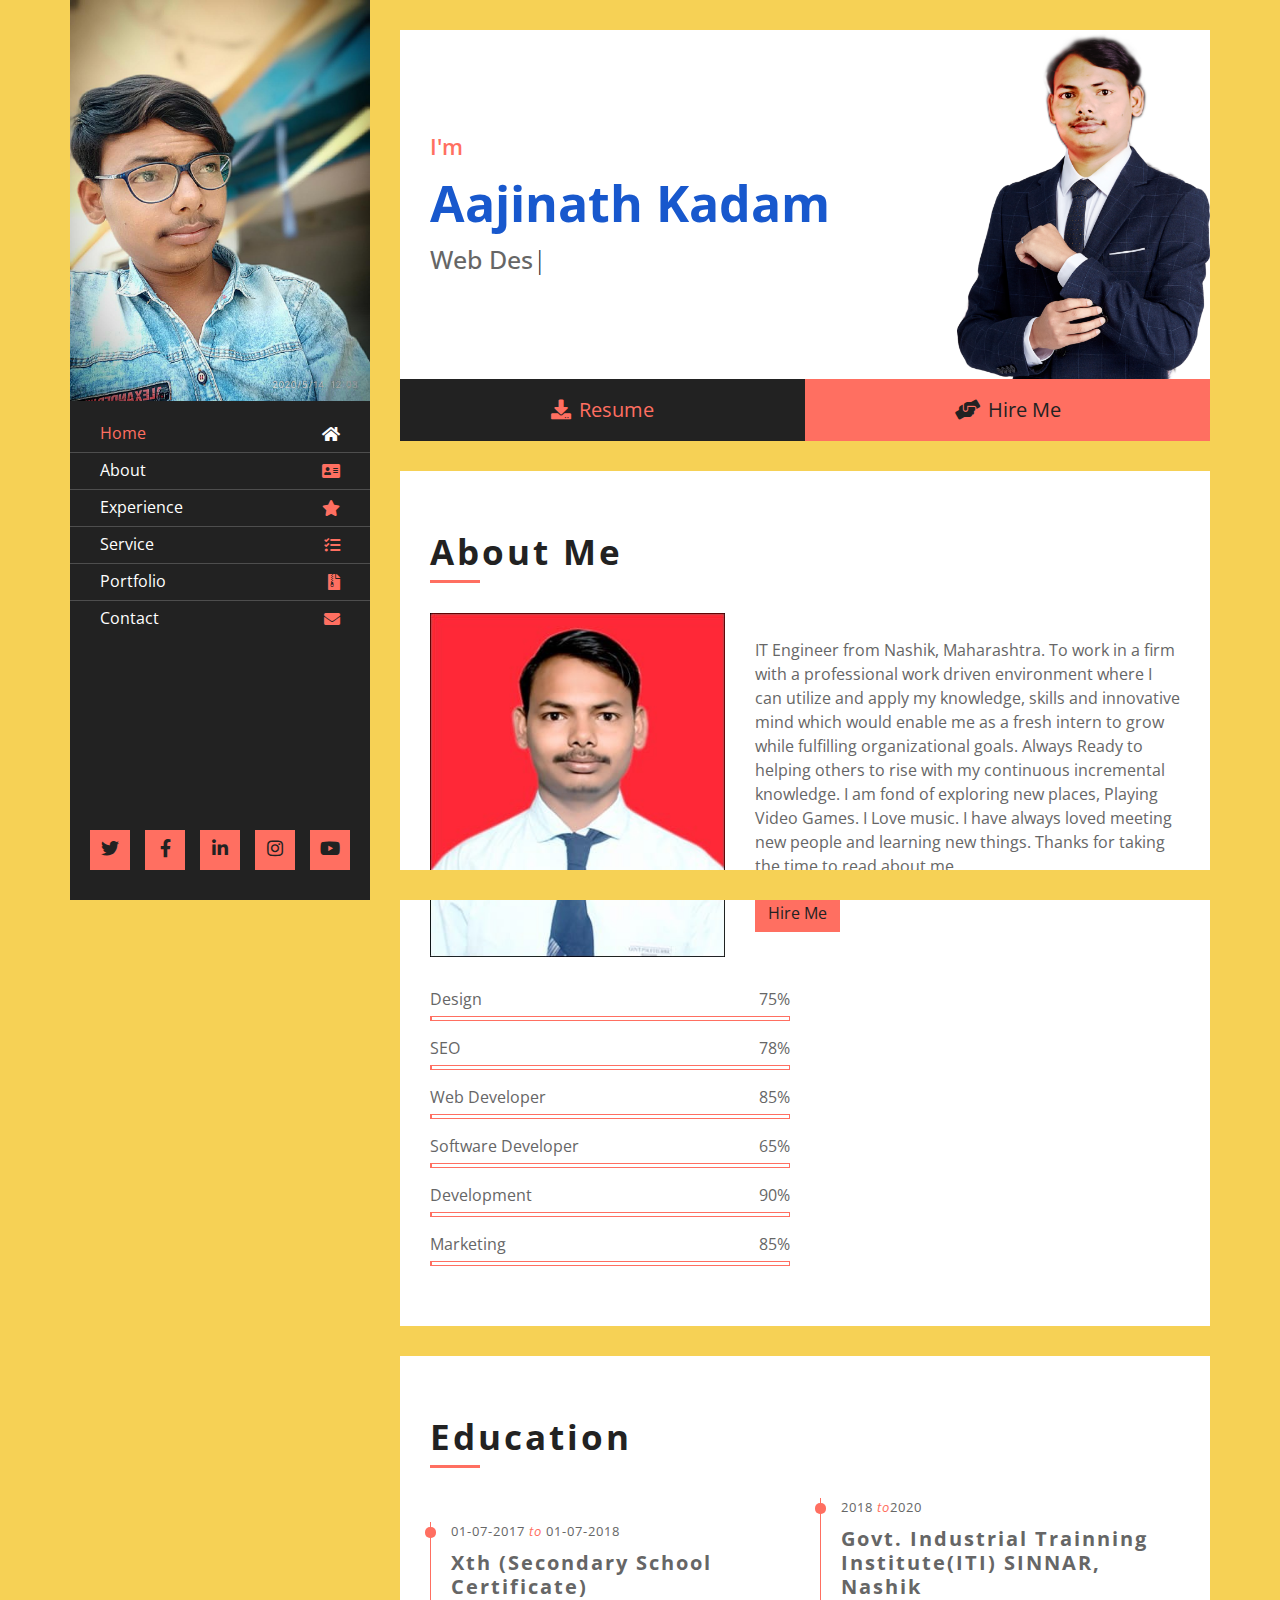
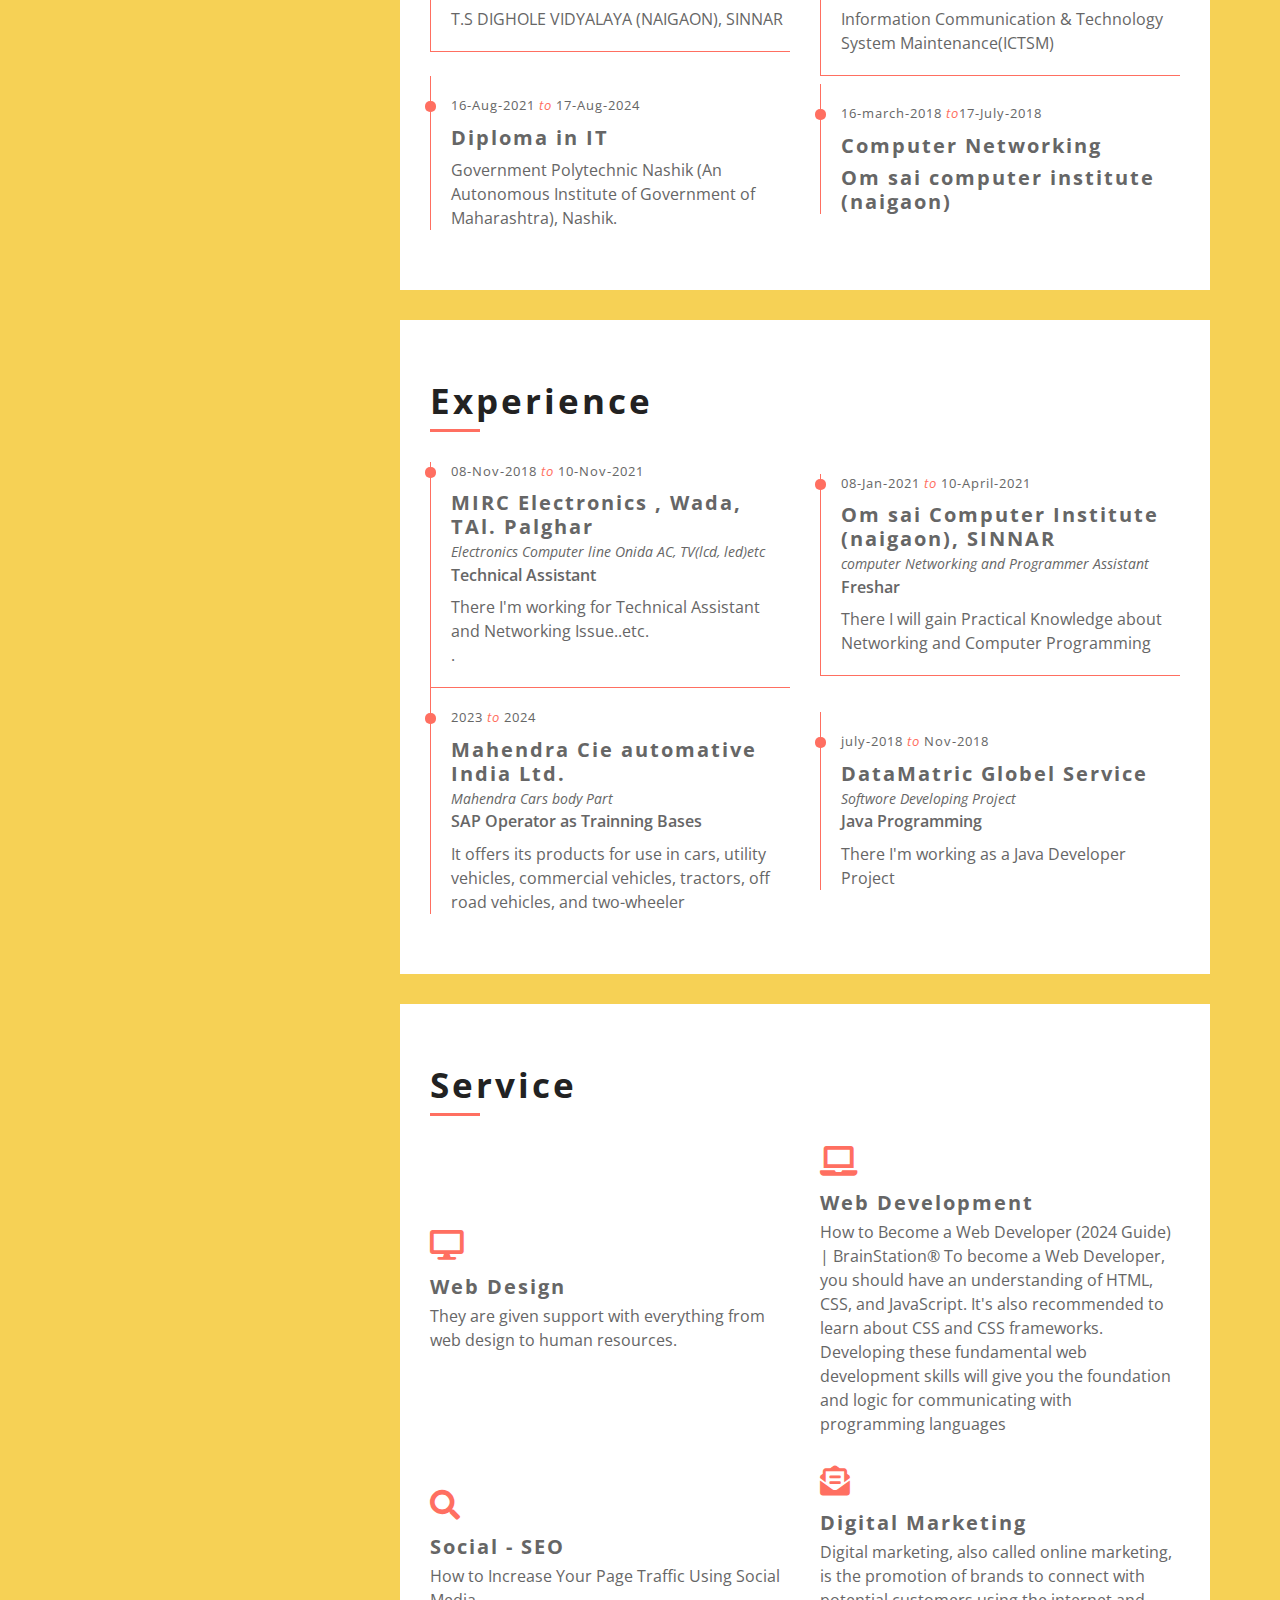
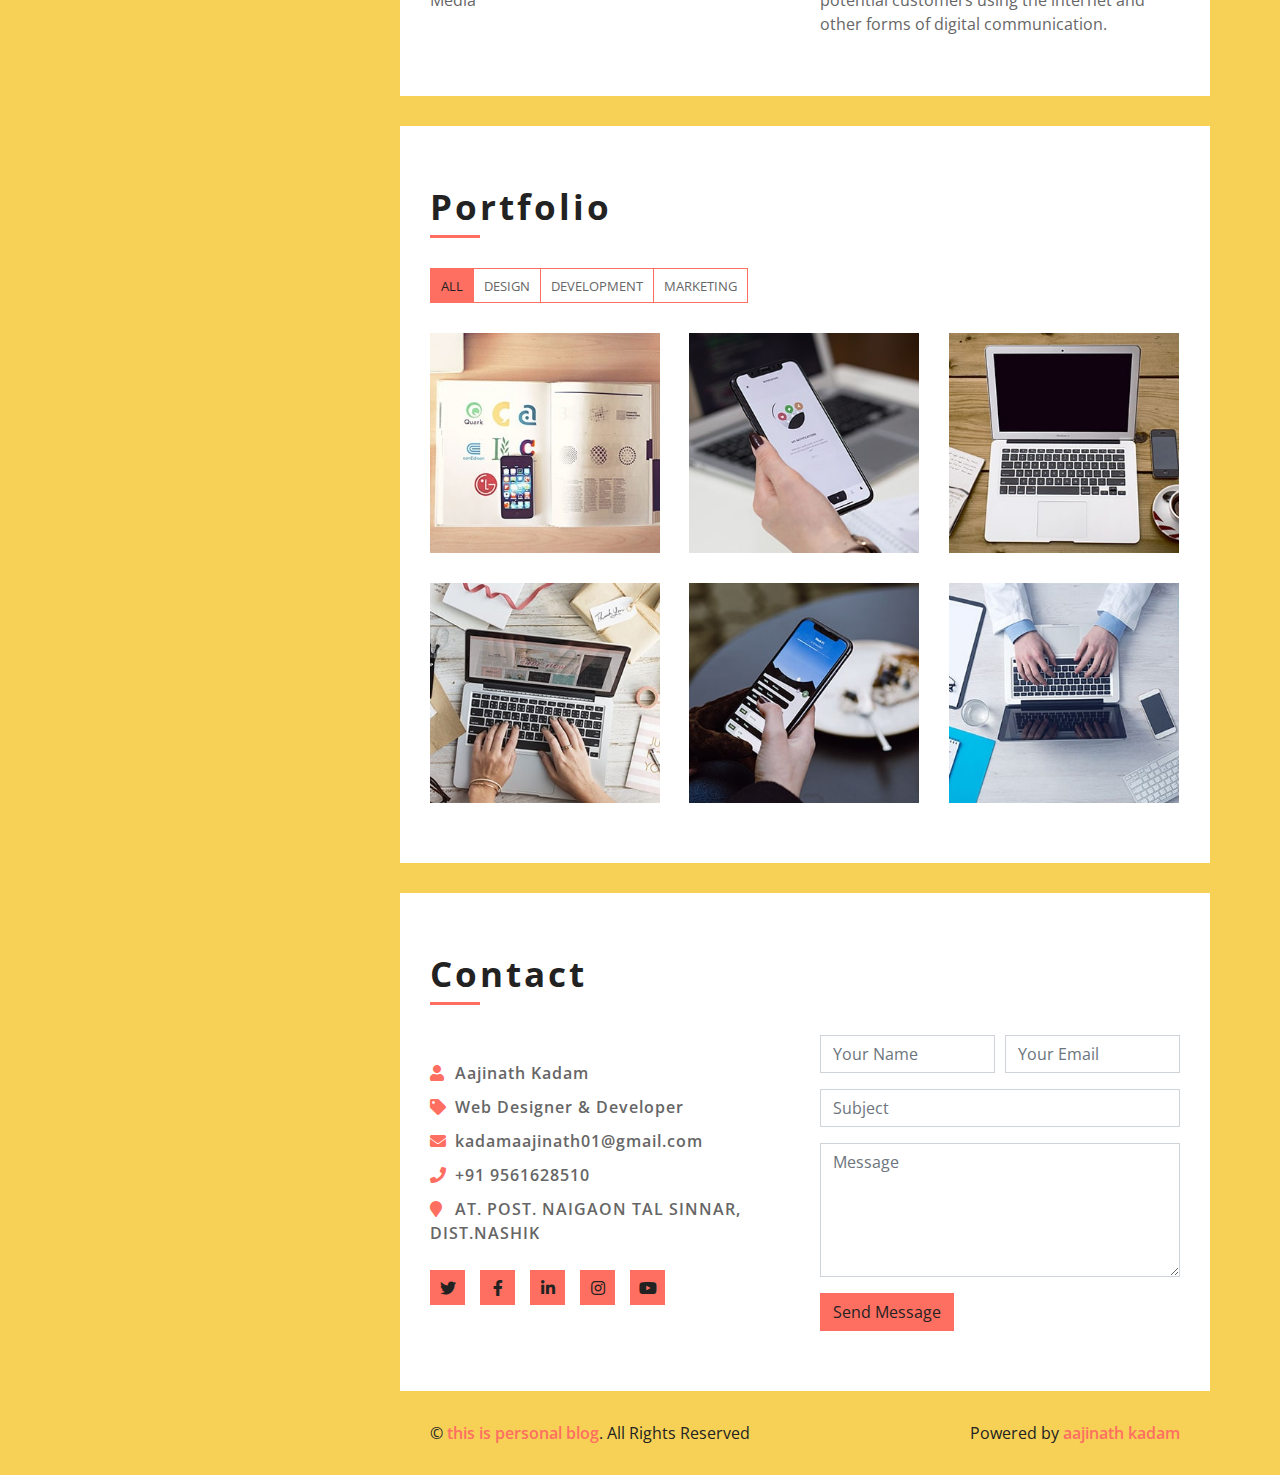
==== index.html @ e671cd92 "Update index.html" ====
<!DOCTYPE html>
<html lang="en">
    <head>
        <meta charset="utf-8">
        <title>Aajinath Kadam</title>
        <meta content="width=device-width, initial-scale=1.0" name="viewport">
        <meta content="Resume Website Template Free Download" name="keywords">
        <meta content="Resume Website Template Free Download" name="description">

        <!-- Favicon -->
        <link href="img/favicon.ico" rel="icon">

        <!-- Google Fonts -->
        <link href="https://fonts.googleapis.com/css2?family=Open+Sans:300;400;600;700;800&display=swap" rel="stylesheet">

        <!-- CSS Libraries -->
        <link href="https://stackpath.bootstrapcdn.com/bootstrap/4.4.1/css/bootstrap.min.css" rel="stylesheet">
        <link href="https://cdnjs.cloudflare.com/ajax/libs/font-awesome/5.10.0/css/all.min.css" rel="stylesheet">
        <link href="lib/slick/slick.css" rel="stylesheet">
        <link href="lib/slick/slick-theme.css" rel="stylesheet">
        <link href="lib/lightbox/css/lightbox.min.css" rel="stylesheet">

        <!-- Template Stylesheet -->
        <link href="css/style.css" rel="stylesheet">
    </head>

    <body data-spy="scroll" data-target=".navbar" data-offset="51">
        <div class="wrapper">
            <div class="sidebar">
                <div class="sidebar-header">
                    <img src="img/profile.jpg" alt="Image">
                </div>
                <div class="sidebar-content">
                    <nav class="navbar navbar-expand-md bg-dark navbar-dark">
                        <a href="#" class="navbar-brand">Navigation</a>
                        <button type="button" class="navbar-toggler" data-toggle="collapse" data-target="#navbarCollapse">
                            <span class="navbar-toggler-icon"></span>
                        </button>
                        <div class="collapse navbar-collapse" id="navbarCollapse">
                            <ul class="nav navbar-nav">
                                <li class="nav-item">
                                    <a class="nav-link" href="#header">Home<i class="fa fa-home"></i></a>
                                </li>
                                <li class="nav-item">
                                    <a class="nav-link" href="#about">About<i class="fa fa-address-card"></i></a>
                                </li>
                                <li class="nav-item">
                                    <a class="nav-link" href="#experience">Experience<i class="fa fa-star"></i></a>
                                </li>
                                <li class="nav-item">
                                    <a class="nav-link" href="#service">Service<i class="fa fa-tasks"></i></a>
                                </li>
                                <li class="nav-item">
                                    <a class="nav-link" href="#portfolio">Portfolio<i class="fa fa-file-archive"></i></a>
                                </li>
                                <li class="nav-item">
                                    <a class="nav-link" href="#contact">Contact<i class="fa fa-envelope"></i></a>
                                </li>
                            </ul>
                        </div>
                    </nav>
                </div>
                <div class="sidebar-footer">
                    <a href=" https://x.com/aajinath_kadam?t=4aaRmZPYlMuT1rkipq9K7Q&s=08"><i class="fab fa-twitter"></i></a>
                    <a href="https://www.facebook.com/profile.php?id=100078943105342&mibextid=ZbWKwL"><i class="fab fa-facebook-f"></i></a>
                    <a href="www.linkedin.in/@aajinathkadam"><i class="fab fa-linkedin-in"></i></a>
                    <a href="https://www.instagram.com/its_me_aajinath?utm_source=qr&igsh=MWRkd29leDI1MDI5"><i class="fab fa-instagram"></i></a>
                    <a href="https://youtube.com/@aboutcomputer7366?si=1W0ud0wIfEPoEIhR"><i class="fab fa-youtube"></i></a>
                </div>
            </div>
            <div class="content">
                <!-- Header Start -->
                <div class="header" id="header">
                    <div class="content-inner">
                        <p>I'm</p>
                        <h1 style="color:#1858cd" >Aajinath Kadam</h1>
                        <h2></h2>
                        <div class="typed-text">Web Designer, Web Developer, Front End Developer, Apps Developer, Graphic Designer</div>
                    </div>
                </div>
                <!-- Header End -->
                
                <!-- Large Button Start -->
                <div class="large-btn">
                    <div class="content-inner">
                        <a class="btn" href="#"><i class="fa fa-download"></i>Resume</a>
                        <a class="btn" href="#"><i class="fa fa-hands-helping"></i>Hire Me</a>
                    </div>
                </div>
                <!-- Large Button End -->
                
                <!-- About Start -->
                <div class="about" id="about">
                    <div class="content-inner">
                        <div class="content-header">
                            <h2>About Me</h2>
                        </div>
                        <div class="row align-items-center">
                            <div class="col-md-6 col-lg-5">
                                <img src="img/about.jpg" alt="Image">
                            </div>
                            <div class="col-md-6 col-lg-7">
                                <p>
                                    IT Engineer from Nashik, Maharashtra.  To work in a firm with a professional work driven environment where I can utilize and apply my knowledge, skills and innovative mind which would enable me as a fresh intern to grow while fulfilling organizational goals. Always Ready to helping others to rise with my continuous incremental knowledge. I am fond of exploring new places, Playing Video Games. I Love music. I have always loved meeting new people and learning new things. Thanks for taking the time to read about me.                                </p>
                                <a class="btn" href="#">Hire Me</a>
                            </div>
                        </div>
                        <div class="row">
                            <div class="col-md-6">
                                <div class="skills">
                                    <div class="skill-name">
                                        <p>Design</p><p>75%</p>
                                    </div>
                                    <div class="progress">
                                        <div class="progress-bar" role="progressbar" aria-valuenow="75" aria-valuemin="0" aria-valuemax="100"></div>
                                    </div>
                                    <div class="skill-name">
                                        <p>SEO</p><p>78%</p>
                                    </div>
                                    <div class="progress">
                                        <div class="progress-bar" role="progressbar" aria-valuenow="78" aria-valuemin="0" aria-valuemax="100"></div>
                                    </div>
                                    <div class="skill-name">
                                        <p>Web Developer</p><p>85%</p>
                                    </div>
                                    <div class="progress">
                                        <div class="progress-bar" role="progressbar" aria-valuenow="85" aria-valuemin="0" aria-valuemax="100"></div>
                                    </div>
                                    <div class="skill-name">
                                        <p>Software Developer</p><p>65%</p>
                                    </div>
                                    <div class="progress">
                                        <div class="progress-bar" role="progressbar" aria-valuenow="65" aria-valuemin="0" aria-valuemax="100"></div>
                                    </div>

                                    <div class="skill-name">
                                        <p>Development</p><p>90%</p>
                                    </div>
                                    <div class="progress">
                                        <div class="progress-bar" role="progressbar" aria-valuenow="90" aria-valuemin="0" aria-valuemax="100"></div>
                                    </div>
                                    <div class="skill-name">
                                        <p>Marketing</p><p>85%</p>
                                    </div>
                                    <div class="progress">
                                        <div class="progress-bar" role="progressbar" aria-valuenow="85" aria-valuemin="0" aria-valuemax="100"></div>
                                    </div>
                                </div>
                            </div>
                        </div>
                    </div>
                </div>
                <!-- About End -->
                
                <!-- Education Start -->
                <div class="education" id="education">
                    <div class="content-inner">
                        <div class="content-header">
                            <h2>Education</h2>
                        </div>
                        <div class="row align-items-center">
                            <div class="col-md-6">
                                <div class="edu-col">
                                    <span>01-07-2017 <i>to</i> 01-07-2018</span>
                                    <h3>Xth (Secondary School Certificate) </h3>
                                    <p>T.S DIGHOLE VIDYALAYA (NAIGAON), SINNAR</p>
                                </div>
                            </div>
                            <div class="col-md-6">
                                <div class="edu-col">
                                    <span>2018 <i>to</i>2020</span>
                                    <h3>Govt. Industrial Trainning Institute(ITI) SINNAR, Nashik</h3>
                                    <p> Information Communication & Technology System Maintenance(ICTSM)</p>
                                </div>
                            </div>
                            <div class="col-md-6">
                                <div class="edu-col">
                                    <span>16-Aug-2021 <i>to</i> 17-Aug-2024</span>
                                    <h3>Diploma in IT</h3>
                                    <p>Government Polytechnic Nashik (An Autonomous
                                        Institute of Government of Maharashtra), Nashik.</p>
                                </div>
                            </div>
                            <div class="col-md-6">
                                <div class="edu-col">
                                    <span>16-march-2018 <i>to</i>17-July-2018</span>
                                    <h3>Computer Networking<h3>
                                    <p>Om sai computer institute (naigaon)</p>
                                </div>
                            </div>
                        </div>
                    </div>
                </div>
                <!-- Education Start -->
                
                <!-- Experience Start -->
                
                <div class="experience" id="experience">
                    <div class="content-inner">
                        <div class="content-header">
                            <h2>Experience</h2>
                        </div>
                        <div class="row align-items-center">
                            <div class="col-md-6">
                                <div class="exp-col">
                                    <span>08-Nov-2018 <i>to</i> 10-Nov-2021</span>
                                    <h3>MIRC Electronics , Wada, TAl. Palghar</h3>
                                    <h4>Electronics Computer line Onida AC, TV(lcd, led)etc</h4>
                                    <h5>Technical Assistant</h5>
                                    <p>There I'm working for Technical Assistant and Networking Issue..etc.</p>.</p>
                                </div>
                            </div>
                            <div class="col-md-6">
                                <div class="exp-col">
                                    <span>08-Jan-2021 <i>to</i> 10-April-2021</span>
                                    <h3>Om sai Computer Institute (naigaon), SINNAR</h3>
                                    <h4>computer Networking and Programmer Assistant</h4>
                                    <h5>Freshar</h5>
                                    <p>There I will gain Practical Knowledge about Networking and Computer Programming</p>
                                </div>
                            </div>
                            <div class="col-md-6">
                                <div class="exp-col">
                                    <span>2023 <i>to</i> 2024</span>
                                    <h3>Mahendra Cie automative India Ltd.</h3>
                                    <h4>Mahendra Cars body Part </h4>
                                    <h5>SAP Operator as Trainning Bases</h5>
                                    <p>
                                        It offers its products for use in cars, utility vehicles, commercial vehicles, tractors, off road vehicles, and two-wheeler</p>
                                </div>
                            </div>
                            <div class="col-md-6">
                                <div class="exp-col">
                                    <span>july-2018 <i>to</i> Nov-2018</span>
                                    <h3>DataMatric Globel Service</h3>
                                    <h4>Softwore Developing Project</h4>
                                    <h5>Java Programming</h5>
                                    <p>There I'm working as a Java Developer Project</p>
                                </div>
                            </div>
                        </div>
                    </div>
                </div> 
                
                <!-- Experience Start -->
        
                <!-- Service Start -->
                <div class="service" id="service">
                    <div class="content-inner">
                        <div class="content-header">
                            <h2>Service</h2>
                        </div>
                        <div class="row align-items-center">
                            <div class="col-md-6">
                                <div class="srv-col">
                                    <i class="fa fa-desktop"></i>
                                    <h3>Web Design</h3>
                                    <p>They are given support with everything from web design to human resources.</p>
                                </div>
                            </div>
                            <div class="col-md-6">
                                <div class="srv-col">
                                    <i class="fa fa-laptop"></i>
                                    <h3>Web Development</h3>
                                    <p>
                                        How to Become a Web Developer (2024 Guide) | BrainStation®
                                        To become a Web Developer, you should have an understanding of HTML, CSS, and JavaScript. It's also recommended to learn about CSS and CSS frameworks. Developing these fundamental web development skills will give you the foundation and logic for communicating with programming languages</p>
                                </div>
                            </div>
                            <div class="col-md-6">
                                <div class="srv-col">
                                    <i class="fa fa-search"></i>
                                    <h3>Social - SEO</h3>
                                    <p>How to Increase Your Page Traffic Using Social Media</p>
                                </div>
                            </div>
                            <div class="col-md-6">
                                <div class="srv-col">
                                    <i class="fa fa-envelope-open-text"></i>
                                    <h3>Digital Marketing</h3>
                                    <p>
                                        Digital marketing, also called online marketing, is the promotion of brands to connect with potential customers using the internet and other forms of digital communication.</p>
                                </div>
                            </div>
                        </div>
                    </div>
                </div>
                <!-- Service Start -->
                
                <!-- Portfolio Start -->
                <div class="portfolio" id="portfolio">
                    <div class="content-inner">
                        <div class="content-header">
                            <h2>Portfolio</h2>
                        </div>
                        <div class="row">
                            <div class="col-lg-12">
                                <ul id="portfolio-flters">
                                    <li data-filter="*" class="filter-active">All</li>
                                    <li data-filter=".web-des">Design</li>
                                    <li data-filter=".web-dev">Development </li>
                                    <li data-filter=".dig-mar">Marketing</li>
                                </ul>
                            </div>
                        </div>
                        <div class="row portfolio-container">
                            <div class="col-lg-4 col-md-6 portfolio-item web-des">
                                <div class="portfolio-wrap">
                                    <figure>
                                        <img src="img/portfolio-1.jpg" class="img-fluid" alt="">
                                        <a href="img/portfolio-1.jpg" data-lightbox="portfolio" data-title="Project Name" class="link-preview" title="Preview"><i class="fa fa-eye"></i></a>
                                        <a href="#" class="link-details" title="More Details"><i class="fa fa-link"></i></a>
                                        <a class="portfolio-title" href="#">Project Name <span>Web Design</span></a>
                                    </figure>
                                </div>
                            </div>

                            <div class="col-lg-4 col-md-6 portfolio-item web-des">
                                <div class="portfolio-wrap">
                                    <figure>
                                        <img src="img/portfolio-2.jpg" class="img-fluid" alt="">
                                        <a href="img/portfolio-2.jpg" class="link-preview" data-lightbox="portfolio" data-title="Project Name" title="Preview"><i class="fa fa-eye"></i></a>
                                        <a href="#" class="link-details" title="More Details"><i class="fa fa-link"></i></a>
                                        <a class="portfolio-title" href="#">Project Name <span>Web Design</span></a>
                                    </figure>
                                </div>
                            </div>

                            <div class="col-lg-4 col-md-6 portfolio-item web-dev">
                                <div class="portfolio-wrap">
                                    <figure>
                                        <img src="img/portfolio-3.jpg" class="img-fluid" alt="">
                                        <a href="img/portfolio-3.jpg" class="link-preview" data-lightbox="portfolio" data-title="Project Name" title="Preview"><i class="fa fa-eye"></i></a>
                                        <a href="#" class="link-details" title="More Details"><i class="fa fa-link"></i></a>
                                        <a class="portfolio-title" href="#">Project Name <span>Web Development</span></a>
                                    </figure>
                                </div>
                            </div>

                            <div class="col-lg-4 col-md-6 portfolio-item web-dev">
                                <div class="portfolio-wrap">
                                    <figure>
                                        <img src="img/portfolio-4.jpg" class="img-fluid" alt="">
                                        <a href="img/portfolio-4.jpg" class="link-preview" data-lightbox="portfolio" data-title="Project Name" title="Preview"><i class="fa fa-eye"></i></a>
                                        <a href="#" class="link-details" title="More Details"><i class="fa fa-link"></i></a>
                                        <a class="portfolio-title" href="#">Project Name <span>Web Development</span></a>
                                    </figure>
                                </div>
                            </div>

                            <div class="col-lg-4 col-md-6 portfolio-item dig-mar">
                                <div class="portfolio-wrap">
                                    <figure>
                                        <img src="img/portfolio-5.jpg" class="img-fluid" alt="">
                                        <a href="img/portfolio-5.jpg" class="link-preview" data-lightbox="portfolio" data-title="Project Name" title="Preview"><i class="fa fa-eye"></i></a>
                                        <a href="#" class="link-details" title="More Details"><i class="fa fa-link"></i></a>
                                        <a class="portfolio-title" href="#">Project Name <span>Digital Marketing</span></a>
                                    </figure>
                                </div>
                            </div>

                            <div class="col-lg-4 col-md-6 portfolio-item dig-mar">
                                <div class="portfolio-wrap">
                                    <figure>
                                        <img src="img/portfolio-6.jpg" class="img-fluid" alt="">
                                        <a href="img/portfolio-6.jpg" class="link-preview" data-lightbox="portfolio" data-title="Project Name" title="Preview"><i class="fa fa-eye"></i></a>
                                        <a href="#" class="link-details" title="More Details"><i class="fa fa-link"></i></a>
                                        <a class="portfolio-title" href="#">Project Name <span>Digital Marketing</span></a>
                                    </figure>
                                </div>
                            </div>
                        </div>
                    </div>
                </div>
                <!-- Portfolio Start -->
                
                <!-- Review Start
                <div class="review" id="review">
                    <div class="content-inner">
                        <div class="content-header">
                            <h2>Review</h2>
                        </div>
                        <div class="row align-items-center review-slider">
                            <div class="col-md-12">
                                <div class="review-slider-item">
                                    <div class="review-text">
                                        <p>
                                           
I'm Aajinath Kadam consectetur adipiscing elit. Sed eu suscipit orci. Donec molestie velit id libero blandit, quis suscipit urna suscipit. Donec aliquet erat eu lacinia iaculis. Ut tempor tellus eu sem pharetra feugiat.
                                        </p>
                                    </div>
                                    <div class="review-img">
                                        <img src="img/review-1.jpg" alt="Image">
                                        <div class="review-name">
                                            <h3>Client Name</h3>
                                            <p>Profession</p>
                                        </div>
                                    </div>
                                </div>
                            </div>
                            <div class="col-md-12">
                                <div class="review-slider-item">
                                    <div class="review-text">
                                        <p>
                                            Lorem ipsum dolor sit amet, consectetur adipiscing elit. Sed eu suscipit orci. Donec molestie velit id libero blandit, quis suscipit urna suscipit. Donec aliquet erat eu lacinia iaculis. Ut tempor tellus eu sem pharetra feugiat.
                                        </p>
                                    </div>
                                    <div class="review-img">
                                        <img src="img/review-2.jpg" alt="Image">
                                        <div class="review-name">
                                            <h3>Client Name</h3>
                                            <p>Profession</p>
                                        </div>
                                    </div>
                                </div>
                           <div class="review-text">
                                        <p>
                                            Lorem ipsum dolor sit amet, consectetur adipiscing elit. Sed eu suscipit orci. Donec molestie velit id libero blandit, quis suscipit urna suscipit. Donec aliquet erat eu lacinia iaculis. Ut tempor tellus eu sem pharetra feugiat.
                                        </p>
                                    </div>
                                    <div class="review-img">
                                        <img src="img/review-3.jpg" alt="Image">
                                        <div class="review-name">
                                            <h3>Client Name</h3>
                                            <p>Profession</p>
                                        </div>
                                    </div>
                                </div>
                            </div>
                        </div>
                    </div>
                </div>                 </div>
                            <div class="col-md-12">
                                <div class="review-slider-item"> -->
                    
                <!-- Review End -->
                
                <!-- Contact Start -->
                <div class="contact" id="contact">
                    <div class="content-inner">
                        <div class="content-header">
                            <h2>Contact</h2>
                        </div>
                        <div class="row align-items-center">
                            <div class="col-md-6">
                                <div class="contact-info">
                                    <p><i class="fa fa-user"></i>Aajinath Kadam</p>
                                    <p><i class="fa fa-tag"></i>Web Designer & Developer</p>
                                    <p><i class="fa fa-envelope"></i><a href="mailto:kadamaajinath01@gmail.com">kadamaajinath01@gmail.com</a></p>
                                    <p><i class="fa fa-phone"></i><a href="tel:+91 9561628510">+91 9561628510</a></p>
                                    <p><i class="fa fa-map-marker"></i>AT. POST. NAIGAON TAL SINNAR, DIST.NASHIK</p>
                                    <div class="social">
                                        <a class="btn" href=" https://x.com/aajinath_kadam?t=4aaRmZPYlMuT1rkipq9K7Q&s=08"><i class="fab fa-twitter"></i></a>
                                        <a class="btn" href="https://www.facebook.com/profile.php?id=100078943105342&mibextid=ZbWKwL"><i class="fab fa-facebook-f"></i></a>
                                        <a class="btn" href="www.linkedin.in/@aajinathkadam"><i class="fab fa-linkedin-in"></i></a>
                                        <a class="btn" href="https://www.instagram.com/its_me_aajinath?utm_source=qr&igsh=MWRkd29leDI1MDI5"><i class="fab fa-instagram"></i></a>
                                        <a class="btn" href="https://youtube.com/@aboutcomputer7366?si=1W0ud0wIfEPoEIhR"><i class="fab fa-youtube"></i></a>
                                    </div>
                                </div>
                            </div>
                            <div class="col-md-6">
                                <div class="form">
                                    <form>
                                        <div class="form-row">
                                            <div class="form-group col-md-6">
                                                <input type="text" class="form-control" placeholder="Your Name" />
                                            </div>
                                            <div class="form-group col-md-6">
                                                <input type="email" class="form-control" placeholder="Your Email" />
                                            </div>
                                        </div>
                                        <div class="form-group">
                                            <input type="text" class="form-control" placeholder="Subject" />
                                        </div>
                                        <div class="form-group">
                                            <textarea class="form-control" rows="5" placeholder="Message"></textarea>
                                        </div>
                                        <div><button class="btn" type="submit">Send Message</button></div>
                                    </form>
                                </div>
                            </div>
                        </div>
                    </div>
                </div>
                <!-- Contact End -->
                
                <!-- Footer Start -->
                <div class="footer">
                    <div class="content-inner">
                        <div class="row align-items-center">
                            <div class="col-md-6">
                                <p>&copy;  <a href="file:///Users/apple/Documents/My%20Docmend/resume-2-master/aajinathkadam/index.html?#">this is personal blog</a>. All Rights Reserved</p>
                            </div>
                            <div class="col-md-6">
                                <p>Powered by <a href="file:///Users/apple/Documents/My%20Docmend/resume-2-master/aajinathkadam/index.html?#">aajinath kadam</a></p>
                            </div>
                        </div>
                    </div>
                </div>
                <!-- Footer Start -->
            </div>
        </div>
        
        <!-- Back to Top -->
        <a href="#" class="back-to-top"><i class="fa fa-angle-double-up"></i></a>
        
        <!-- JavaScript Libraries -->
        <script src="https://code.jquery.com/jquery-3.4.1.min.js"></script>
        <script src="https://stackpath.bootstrapcdn.com/bootstrap/4.4.1/js/bootstrap.bundle.min.js"></script>
        <script src="lib/easing/easing.min.js"></script>
        <script src="lib/slick/slick.min.js"></script>
        <script src="lib/typed/typed.min.js"></script>
        <script src="lib/waypoints/waypoints.min.js"></script>
        <script src="lib/isotope/isotope.pkgd.min.js"></script>
        <script src="lib/lightbox/js/lightbox.min.js"></script>
        
        <!-- Template Javascript -->
        <script src="js/main.js"></script>
    </body>
</html>
---- css/style.css ----
/**********************************/
/********** General CSS ***********/
/**********************************/
body {
    color: #666666;
    background: #F6D155;
    font-family: 'Open Sans', sans-serif;
}

a {
    color: #222222;
    transition: all .3s;
}

a:hover,
a:active,
a:focus {
    color: #FF6F61;
    outline: none;
    text-decoration: none;
}

.btn:focus {
    box-shadow: none;
}


/**********************************/
/****** Layout with Sidebar *******/
/**********************************/
.wrapper {
    position: relative;
    margin: 0 auto;
    width: 100%;
    max-width: 1140px;
}

.wrapper .sidebar {
    position: relative;
    width: 100%;
    float: left;
    background: #222222;
}

.wrapper .content {
    position: relative;
    width: 100%;
    padding: 15px;
    float: left;
    background: #F6D155;
}

.wrapper .sidebar-header,
.wrapper .sidebar-footer {
    display: none;
}

.navbar {
    padding: 15px;
    background: #222222 !important;
}

.navbar-expand-md .navbar-nav .nav-item {
    width: 100%;
    border-top: 1px solid rgba(255, 255, 255, .2);
}

.navbar-expand-md .navbar-nav .nav-item:first-child{
    border-top: none;
}

.navbar-expand-md .navbar-nav .nav-link {
    color: #ffffff;
    padding: 5px 15px 7px 15px;
    transition: all .3s;
}

.navbar-expand-md .navbar-nav .nav-link i {
    color: #FF6F61;
    float: right;
    padding-top: 5px;
    transition: all .3s;
}

.navbar-expand-md .navbar-nav .nav-link:hover,
.navbar-expand-md .navbar-nav .nav-link.active {
    color: #FF6F61;
}

.navbar-expand-md .navbar-nav .nav-link:hover i,
.navbar-expand-md .navbar-nav .nav-link.active i{
    color: #ffffff;
}


.wrapper .sidebar,
.wrapper .content {
    -webkit-transition: margin 200ms ease-out;
    -moz-transition: margin 200ms ease-out;
    -o-transition: margin 200ms ease-out;
    transition: margin 200ms ease-out;
}

@media (min-width: 768px) {
    .wrapper .content {
        padding: 30px 0px 30px 30px;
    }
    
    .wrapper .content::before,
    .wrapper .content::after {
        position: fixed;
        content: "";
        width: 100%;
        height: 30px;
        background: #F6D155;
        z-index: 1;
    }
    
    .wrapper .content::before {
        top: 0;
    }
    
    .wrapper .content::after {
        bottom: 0;
    }
    
    .wrapper .sidebar {
        position: fixed;
        width: 300px;
        height: 100%;
        margin-left: -250px;
        float: left;
        overflow: auto;
        scrollbar-width: thin;
        scrollbar-color: gray;
        z-index: 2;
    }

    .wrapper .sidebar:hover {
        margin-left: 0px;
    }
    
    .wrapper .content {
        position: relative;
        width: calc(100% - 50px);
        margin-left: 50px;
        float: right;
    }
    
    .wrapper .sidebar:hover  .sidebar-header {
        position: relative;
        display: block;
        width: 100%;
    }

    .wrapper .sidebar .sidebar-header img {
        width: 100%;
        height: auto;
    }
    
    .navbar-brand {
        display: none;
    }
    
    .navbar {
        padding: 15px 0;
        flex-direction: column;
    }
    
    .wrapper .sidebar:hover .navbar-expand-md .navbar-nav .nav-link {
        padding: 5px 30px 7px 30px;
    }
    
    .wrapper .sidebar::-webkit-scrollbar {
        width: 7px;
    }

    .wrapper .sidebar::-webkit-scrollbar-track {
        -webkit-box-shadow: inset 0 0 6px rgba(0,0,0,0.1);
    }

    .wrapper .sidebar::-webkit-scrollbar-thumb {
        background-color: darkgrey;
        outline: 1px solid slategrey;
        border-radius: 7px
    }
    
    .navbar-brand {
        display: none;
    }
    
    .sidebar .sidebar-footer {
        width: 300px;
        position: fixed;
        bottom: 0;
        padding: 15px;
        font-size: 0;
        text-align: center;
        background: #222222;
    }
    
    .sidebar .sidebar-footer a {
        display: inline-block;
        width: 40px;
        height: 40px;
        padding: 5px 0;
        margin: 0 15px 15px 0;
        text-align: center;
        font-size: 18px;
        color: #222222;
        background: #FF6F61;
    }
    
    .sidebar .sidebar-footer a:last-child {
        margin-right: 0;
    }
    
    .sidebar .sidebar-footer a:hover {
        color: #FF6F61;
        background: #ffffff;
    }
    
    .sidebar:hover .sidebar-footer {
        display: block;
    }
}

@media (min-width: 992px) {
    .wrapper .sidebar {
        margin: 0;
    }

    .wrapper .content {
        width: calc(100% - 300px);
        margin-left: 300px;
    }

    .sidebar .sidebar-header {
        position: relative;
        display: block;
        width: 100%;
    }
    
    .navbar-expand-md .navbar-nav .nav-link {
        padding: 5px 30px 7px 30px;
    }
    
    .sidebar .sidebar-footer {
        display: block;
    }
}

@media (max-width: 1140px) {
    .wrapper .content {
        padding: 30px;
    }
}

@media (max-width: 576px) {
    .wrapper .content {
        padding: 15px;
    }
}


/**********************************/
/******** Back to Top CSS *********/
/**********************************/
.back-to-top {
    position: fixed;
    display: none;
    width: 30px;
    height: 30px;
    text-align: center;
    line-height: 1;
    font-size: 30px;
    right: 30px;
    bottom: 30px;
    transition: background 0.5s;
    z-index: 11;
}

.back-to-top i {
    color: #222222;
}

.back-to-top i:hover {
    color: #FF6F61;
}

.back-to-top {
    -webkit-animation: action 1s infinite  alternate;
    animation: action 1s infinite  alternate;
}

@-webkit-keyframes action {
    0% { transform: translateY(0); }
    100% { transform: translateY(-15px); }
}

@keyframes action {
    0% { transform: translateY(0); }
    100% { transform: translateY(-15px); }
}


/**********************************/
/*********** Header CSS ***********/
/**********************************/
.header {
    position: relative;
    background: #ffffff;
}

.header .content-inner {
    padding: 100px 30px;
    background: url(../img/profile.png) right bottom no-repeat;
    background-size: contain;
}

.header p {
    color: #FF6F61;
    font-size: 22px;
    font-weight: 600;
    margin-bottom: 10px;
}

.header h1 {
    color: #222222;
    font-size: 50px;
    font-weight: 700;
}

.header h2 {
    display: inline-block;
    margin: 0;
    height: 25px;
    font-size: 25px;
}

.header .typed-text {
    display: none;
}

.header .typed-cursor {
    font-size: 25px;
    font-weight: 300;
    color: #222222;
}

.large-btn .content-inner {
    font-size: 0;
    border-bottom: 30px solid #F6D155;
}

.large-btn .btn {
    position: relative;
    width: 50%;
    padding: 15px 0;
    color: #FF6F61;
    font-size: 20px;
    background: #222222;
    border-radius: 0;
}

.large-btn .btn:last-child {
    color: #222222;
    background: #FF6F61;
}

.large-btn .btn i {
    margin-right: 8px;
}

.large-btn .btn::after {
    position: absolute;
    content: "";
    width: 0;
    height: 100%;
    top: 0;
    left: 0;
    transition: all .3s;
}

.large-btn .btn:hover::after {
    width: 100%;
    background: rgba(255, 255, 255, .1);
}


/**********************************/
/******* Content Header CSS *******/
/**********************************/
.content-header {
    position: relative;
    width: 100%;
    margin-bottom: 30px;
    padding-bottom: 10px;
}

.content-header h2 {
    color: #222222;
    font-size: 35px;
    font-weight: 700;
    letter-spacing: 3px;
    margin: 0;
}

.content-header::after {
    content: '';
    position: absolute;
    display: block;
    width: 50px;
    height: 3px;
    bottom: 0;
    left: 0;
    background: #FF6F61;
}


/**********************************/
/*********** About CSS ************/
/**********************************/
.about {
    position: relative;
    padding: 60px 30px;
    background: #ffffff;
    border-bottom: 30px solid #F6D155;
}


.about img {
    width: 100%;
    height: auto;
}

@media(max-width: 767.98px) {
    .about img {
        margin-bottom: 15px;
    }
}

.about .btn {
    border-radius: 0;
    color: #222222;
    background: #FF6F61;
    transition: all .3s;
}

.about .btn:hover {
    color: #FF6F61;
    background: #222222;
}

.about .skills {
    padding-top: 15px;
}

.about .skill-name {
    margin-top: 15px;
}

.about .skill-name p {
    display: inline-block;
    margin-bottom: 5px;
    font-size: 16px;
    font-weight: 400;
}

.about .skill-name p:last-child {
    float: right;
}

.about .progress {
    height: 5px;
    border: 1px solid #FF6F61;
    border-radius: 0;
    background: #ffffff;
}

.about .progress .progress-bar {
    width: 1px;
    background: #FF6F61;
    border-radius: 0;
    transition: 1s;
}


/**********************************/
/********* Education CSS **********/
/**********************************/
.education {
    position: relative;
    padding: 60px 30px;
    background: #ffffff;
    border-bottom: 30px solid #F6D155;
}

.education .edu-col {
    position: relative;
    width: 100%;
    padding: 20px 0 20px 20px;
    border-left: 1px solid #FF6F61;
    border-bottom: 1px solid #FF6F61;
}

.education .col-md-6:first-child .edu-col {
    padding-top: 0;
}

.education .col-md-6:last-child .edu-col {
    border-bottom: none;
    padding-bottom: 0;
}

@media (min-width: 768px) {
    .education .col-md-6:nth-child(-n+2) .edu-col {
        padding-top: 0;
    }

    .education .col-md-6:last-child .edu-col,
    .education .col-md-6:nth-last-child(2) .edu-col {
        border-bottom: none;
        padding-bottom: 0;
    }
}

.education .edu-col span {
    position: relative;
    display: block;
    font-size: 13px;
    letter-spacing: 1px;
    margin-bottom: 10px;
}

.education .edu-col span::before {
    position: absolute;
    content: "";
    width: 11px;
    height: 11px;
    background: #FF6F61;
    top: 5px;
    left: -26px;
    border-radius: 5px;
}

.education .edu-col span i {
    color: #FF6F61;
}

.education .edu-col h3 {
    font-size: 20px;
    font-weight: 700;
    letter-spacing: 2px;
}

.education .edu-col p {
    margin: 0;
}


/**********************************/
/********* Experience CSS *********/
/**********************************/
.experience {
    position: relative;
    padding: 60px 30px;
    background: #ffffff;
    border-bottom: 30px solid #F6D155;
}

.experience .exp-col {
    position: relative;
    width: 100%;
    padding: 20px 0 20px 20px;
    border-left: 1px solid #FF6F61;
    border-bottom: 1px solid #FF6F61;
}

.experience .col-md-6:first-child .exp-col {
    padding-top: 0;
}

.experience .col-md-6:last-child .exp-col {
    border-bottom: none;
    padding-bottom: 0;
}

@media (min-width: 768px) {
    .experience .col-md-6:nth-child(-n+2) .exp-col {
        padding-top: 0;
    }

    .experience .col-md-6:last-child .exp-col,
    .experience .col-md-6:nth-last-child(2) .exp-col {
        border-bottom: none;
        padding-bottom: 0;
    }
}

.experience .exp-col span {
    position: relative;
    display: block;
    font-size: 13px;
    letter-spacing: 1px;
    margin-bottom: 10px;
}

.experience .exp-col span::before {
    position: absolute;
    content: "";
    width: 11px;
    height: 11px;
    background: #FF6F61;
    top: 5px;
    left: -26px;
    border-radius: 5px;
}

.experience .exp-col span i {
    color: #FF6F61;
}

.experience .exp-col h3 {
    font-size: 20px;
    font-weight: 700;
    letter-spacing: 2px;
    margin-bottom: 5px;
}

.experience .exp-col h4 {
    font-size: 14px;
    font-weight: 400;
    font-style: italic;
    margin-bottom: 5px;
}

.experience .exp-col h5 {
    font-size: 16px;
    font-weight: 600;
    margin-bottom: 10px;
}

.experience .exp-col p {
    margin: 0;
}


/**********************************/
/*********** Service CSS **********/
/**********************************/
.service {
    position: relative;
    padding: 60px 30px 30px 30px;
    background: #ffffff;
    border-bottom: 30px solid #F6D155;
}

.service .srv-col {
    position: relative;
    width: 100%;
    margin-bottom: 30px;
}

.service .srv-col i {
    font-size: 30px;
    color: #FF6F61;
    margin-bottom: 15px;
}

.service .srv-col h3 {
    font-size: 20px;
    font-weight: 700;
    letter-spacing: 2px;
    margin-bottom: 5px;
}

.experience .exp-col h4 {
    font-size: 14px;
    font-weight: 400;
    font-style: italic;
    margin-bottom: 5px;
}

.experience .exp-col h5 {
    font-size: 16px;
    font-weight: 600;
    margin-bottom: 10px;
}

.experience .exp-col p {
    margin: 0;
}


/**********************************/
/********** Portfolio CSS *********/
/**********************************/
.portfolio {
    position: relative;
    padding: 60px 30px 30px 30px;
    background: #ffffff;
    border-bottom: 30px solid #F6D155;
}

.portfolio #portfolio-flters {
    padding: 0;
    margin: -15px 0 30px 0;
    list-style: none;
    font-size: 0;
}

.portfolio #portfolio-flters li {
    cursor: pointer;
    margin: 15px -1px 0 0;
    display: inline-block;
    height: 35px;
    padding: 10px;
    color: #666666;
    font-size: 13px;
    line-height: 15px;
    text-transform: uppercase;
    border: 1px solid #FF6F61;
    background: #ffffff;
    transition: all 0.3s ease-in-out;
}

.portfolio #portfolio-flters li:hover,
.portfolio #portfolio-flters li.filter-active {
    background: #FF6F61;
    color: #222222;
}

.portfolio .portfolio-item {
    position: relative;
    height: 250px;
    overflow: hidden;
}

.portfolio .portfolio-item figure {
    background: #ffffff;
    overflow: hidden;
    height: 220px;
    position: relative;
    border-radius: 0;
    margin: 0; 
}

.portfolio .portfolio-item figure img {
    width: 100%; 
    height: 100%; 
    object-fit: cover; 
}

.portfolio .portfolio-item figure:hover img {
    opacity: 0.3;
    transition: 0.3s;
}

.portfolio .portfolio-item figure .link-preview,
.portfolio .portfolio-item figure .link-details,
.portfolio .portfolio-item figure .portfolio-title {
    position: absolute;
    display: inline-block;
    opacity: 0;
    line-height: 1;
    text-align: center;
    width: 45px;
    height: 35px;
    background: #FF6F61;
    transition: 0.2s linear;
}

.portfolio .portfolio-item figure .link-preview i,
.portfolio .portfolio-item figure .link-details i {
    color: #222222;
    padding-top: 10px;
    font-size: 16px;
}

.portfolio .portfolio-item figure .link-preview:hover,
.portfolio .portfolio-item figure .link-details:hover {
    background: #222222;
}

.portfolio .portfolio-item figure .link-preview:hover i,
.portfolio .portfolio-item figure .link-details:hover i {
    color: #FF6F61;
}

.portfolio .portfolio-item figure .link-preview {
    left: 50%;
    top: calc(25% - 18px);
}

.portfolio .portfolio-item figure .link-details {
    right: 50%;
    top: calc(25% - 18px);
}

.portfolio .portfolio-item figure .portfolio-title {
    margin: 0;
    width: 100%;
    height: 50%;
    left: 0;
    right: 0;
    top: 100%;
    padding: 30px 10px;
    color: #222222;
    font-size: 16px;
    font-weight: 600;
    background: rgba(255, 111, 97, .5);
    border-radius: 0;
}

.portfolio .portfolio-item figure .portfolio-title:hover {
    text-decoration: none;
}

.portfolio .portfolio-item figure .portfolio-title span {
    display: block;
    margin-top: 10px;
    font-family: 'Open Sans', sans-serif;
    font-size: 13px;
    font-weight: 300;
}

.portfolio .portfolio-item figure:hover .link-preview {
    opacity: 1;
    left: calc(50% - 61px);
}

.portfolio .portfolio-item figure:hover .link-details {
    opacity: 1;
    right: calc(50% - 61px);
}

.portfolio .portfolio-item figure:hover .portfolio-title {
    opacity: 1;
    top: 50%;
}


/**********************************/
/*********** Review CSS ***********/
/**********************************/
.review {
    position: relative;
    background: #ffffff;
    border-bottom: 30px solid #F6D155;
}

.review .content-inner {
    position: relative;
    padding: 60px 30px;
    background: url(../img/quote.png) right bottom no-repeat;
}

.review .review-text p {
    font-size: 18px;
    font-style: italic;
}

.review .review-img {
    display: flex;
    align-items: center;
}

.review .review-img img {
    width: 80px; 
    height: 80px; 
    object-fit: cover;
    margin-right: 15px;
}

.review .review-name h3 {
    font-size: 18px;
    font-weight: 700;
    letter-spacing: 2px;
    margin-bottom: 5px;
}

.review .review-name p {
    font-size: 14px;
    margin-bottom: 0;
}

.review .review-text .ratting {
    margin-bottom: 5px;
}

.review .review-text .ratting i {
    color: #FF6F61;
    font-size: 14px;
}

.review .slick-slider:hover .slick-prev {
    left: 30px;
}

.review .slick-slider:hover .slick-next {
    right: 30px;
}

.review-slider .slick-prev,
.review-slider .slick-next {
    width: 35px;
    height: 35px;
    z-index: 1;
    opacity: 0;
    transition: .5s;
    background: rgba(255, 111, 97, .7);
}

.review-slider .slick-prev {
    left: 55px;
}

.review-slider .slick-next {
    right: 55px;
}

.review-slider.slick-slider:hover .slick-prev {
    left: 15px;
    opacity: 1;
}

.review-slider.slick-slider:hover .slick-next {
    right: 15px;
    opacity: 1;
}

.review-slider .slick-prev:hover,
.review-slider .slick-prev:focus,
.review-slider .slick-next:hover,
.review-slider .slick-next:focus {
    background: rgba(0, 0, 0, .7);
}

.review-slider .slick-prev:hover::before,
.review-slider .slick-prev:focus::before,
.review-slider .slick-next:hover::before,
.review-slider .slick-next:focus::before {
    color: #FF6F61;
}

.review-slider .slick-prev::before,
.review-slider .slick-next::before {
    font-family: "Font Awesome 5 Free";
    font-weight: 900;
    font-size: 18px;
    color: #ffffff;
}

.review-slider .slick-prev::before {
    content: "\f104";
}

.review-slider .slick-next::before {
    content: "\f105";
}

.review-slider .slick-dots {
    bottom: 15px;
}

.review-slider .slick-dots li button:before {
    color: #ffffff;
    font-size: 15px;
}

.review-slider .slick-dots li.slick-active button:before {
    color: #FF6F61;
}

.review-slider.slick-slider {
    margin-bottom: 0;
}


/**********************************/
/*********** Contact CSS ***********/
/**********************************/
.contact {
    position: relative;
    padding: 60px 30px 30px 30px;
    background: #ffffff;
}

.contact .contact-info {
    position: relative;
    width: 100%;
    margin-bottom: 30px;
}

.contact .contact-info p {
    font-size: 16px;
    font-weight: 600;
    letter-spacing: 1px;
    margin-bottom: 10px;
}

.contact .contact-info p i {
    width: 25px;
    color: #FF6F61;
}

.contact .contact-info p a {
    color: #666666;
}

.contact .contact-info p a:hover {
    color: #FF6F61;
    text-decoration: none;
}

.contact .social {
    font-size: 0;
}

.contact .social a {
    width: 35px;
    height: 35px;
    padding: 5px 0;
    color: #222222;
    background: #FF6F61;
    border-radius: 0;
    margin-top: 15px;
    margin-right: 15px;
    transition: all .3s;
}

.contact .social a:last-child {
    margin-right: 0;
}

.contact .social a:hover {
    color: #FF6F61;
    background: #222222;
}

.contact .form {
    position: relative;
    width: 100%;
    margin-bottom: 30px;
}

.contact .form .form-control {
    border-radius: 0;
}

.contact .form .form-control:focus {
    box-shadow: none;
    border-color: #FF6F61;
}

.contact .form .btn {
    color: #222222;
    background: #FF6F61;
    border-radius: 0;
    transition: all .3s;
}

.contact .form .btn:hover {
    color: #FF6F61;
    background: #222222;
}


/**********************************/
/*********** Footer CSS ***********/
/**********************************/
.footer {
    position: relative;
    width: 100%;
    padding: 30px 30px 0 30px;
    background: #F6D155;
}

.footer .col-md-6:last-child {
    text-align: right;
}

@media(max-width: 767.98px) {
    .footer .col-md-6,
    .footer .col-md-6:last-child{
        text-align: center;
    }
}

.footer p {
    color: #222222;
    margin: 0;
}

.footer a {
    color: #FF6F61;
    font-weight: 600;
}

.footer a:hover {
    color: #222222;
}
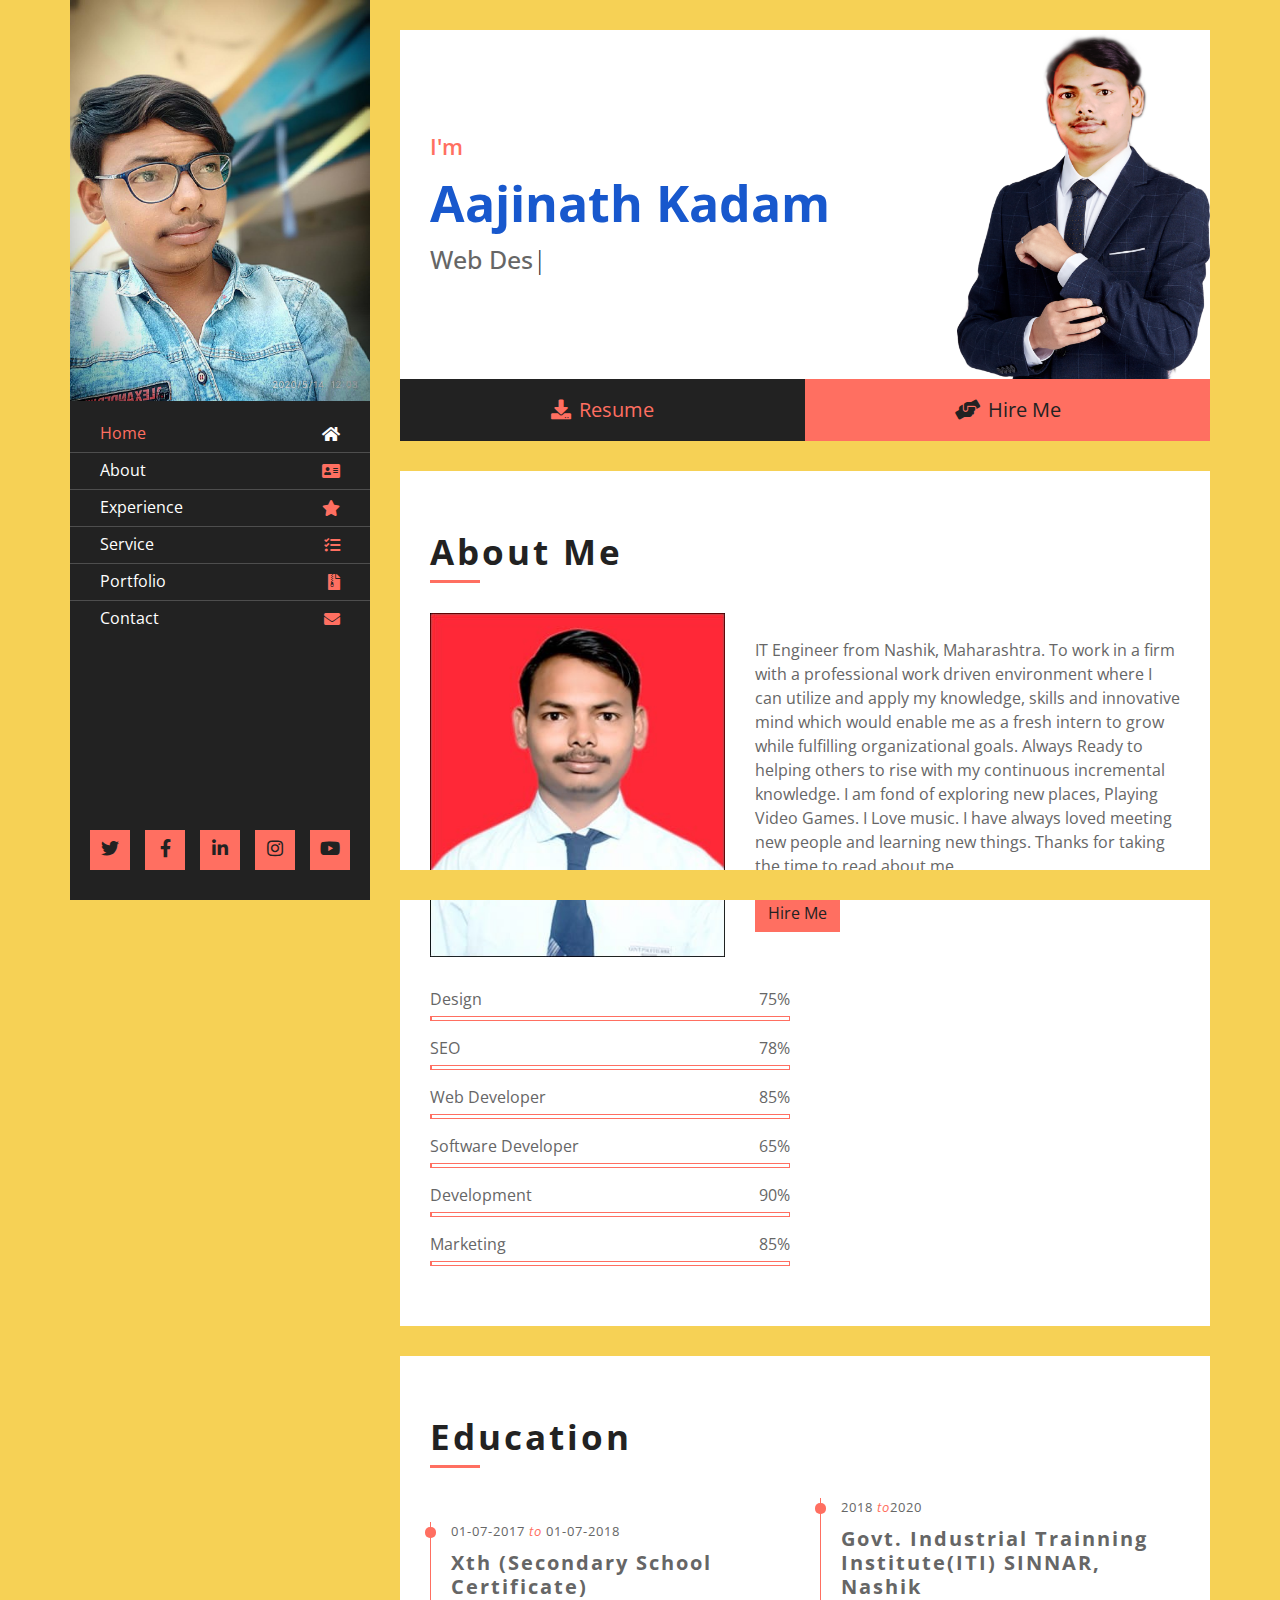
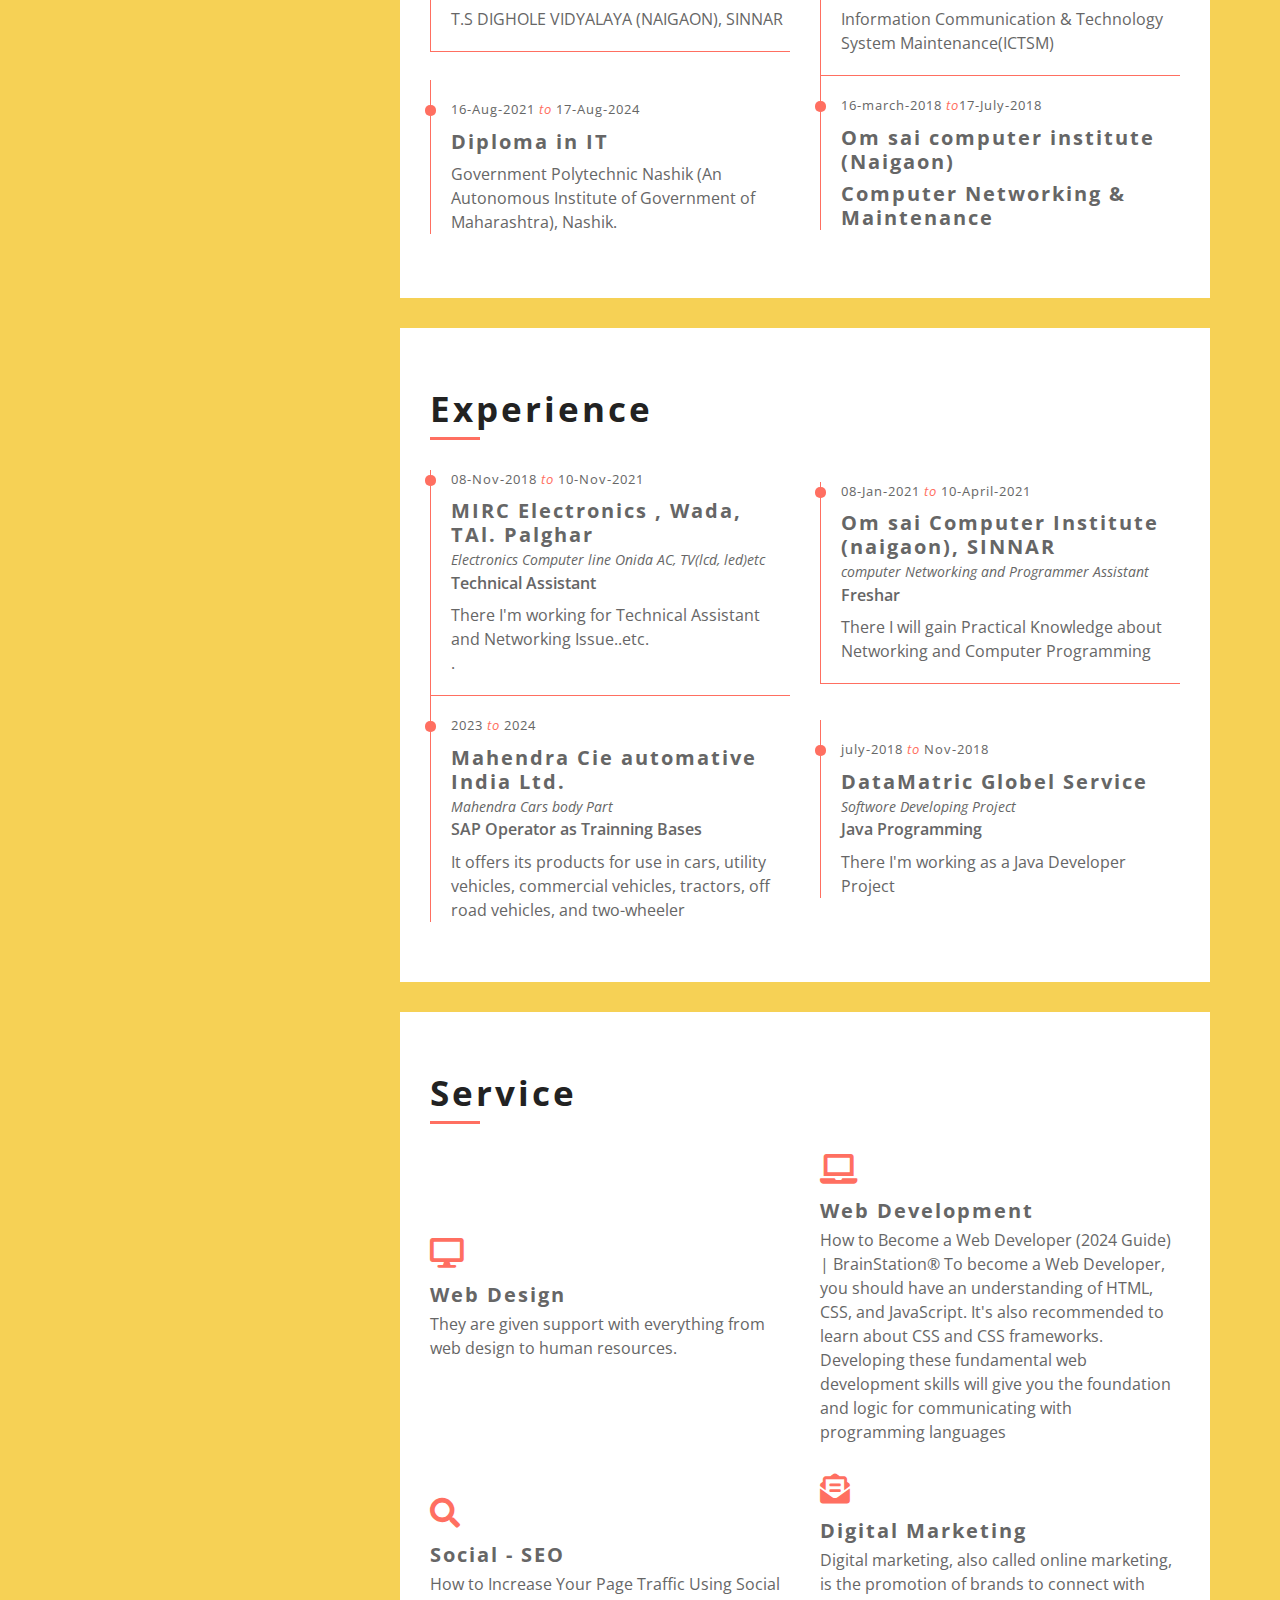
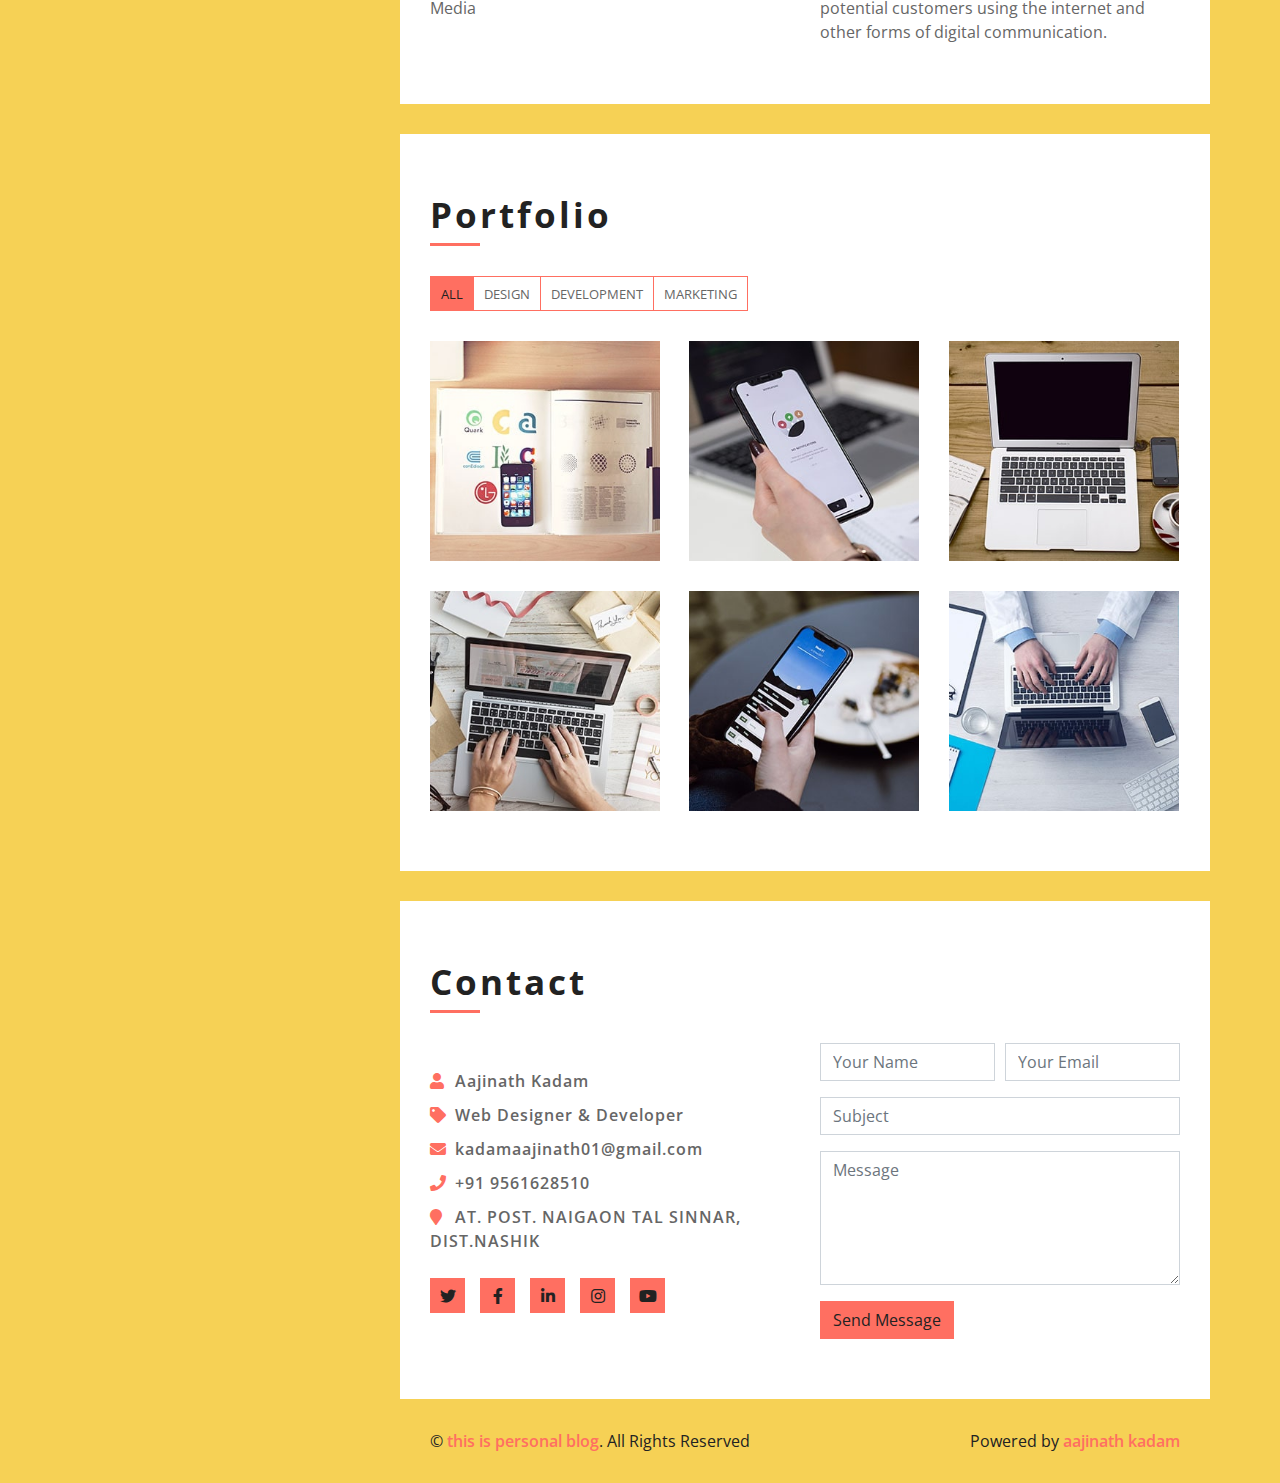
==== commit 1d889d87: "Update index.html" ====
--- a/index.html
+++ b/index.html
@@ -184,8 +184,8 @@
                             <div class="col-md-6">
                                 <div class="edu-col">
                                     <span>16-march-2018 <i>to</i>17-July-2018</span>
-                                    <h3>Computer Networking<h3>
-                                    <p>Om sai computer institute (naigaon)</p>
+                                    <h3>Om sai computer institute (Naigaon)<h3>
+                                    <p>Computer Networking & Maintenance</p>
                                 </div>
                             </div>
                         </div>
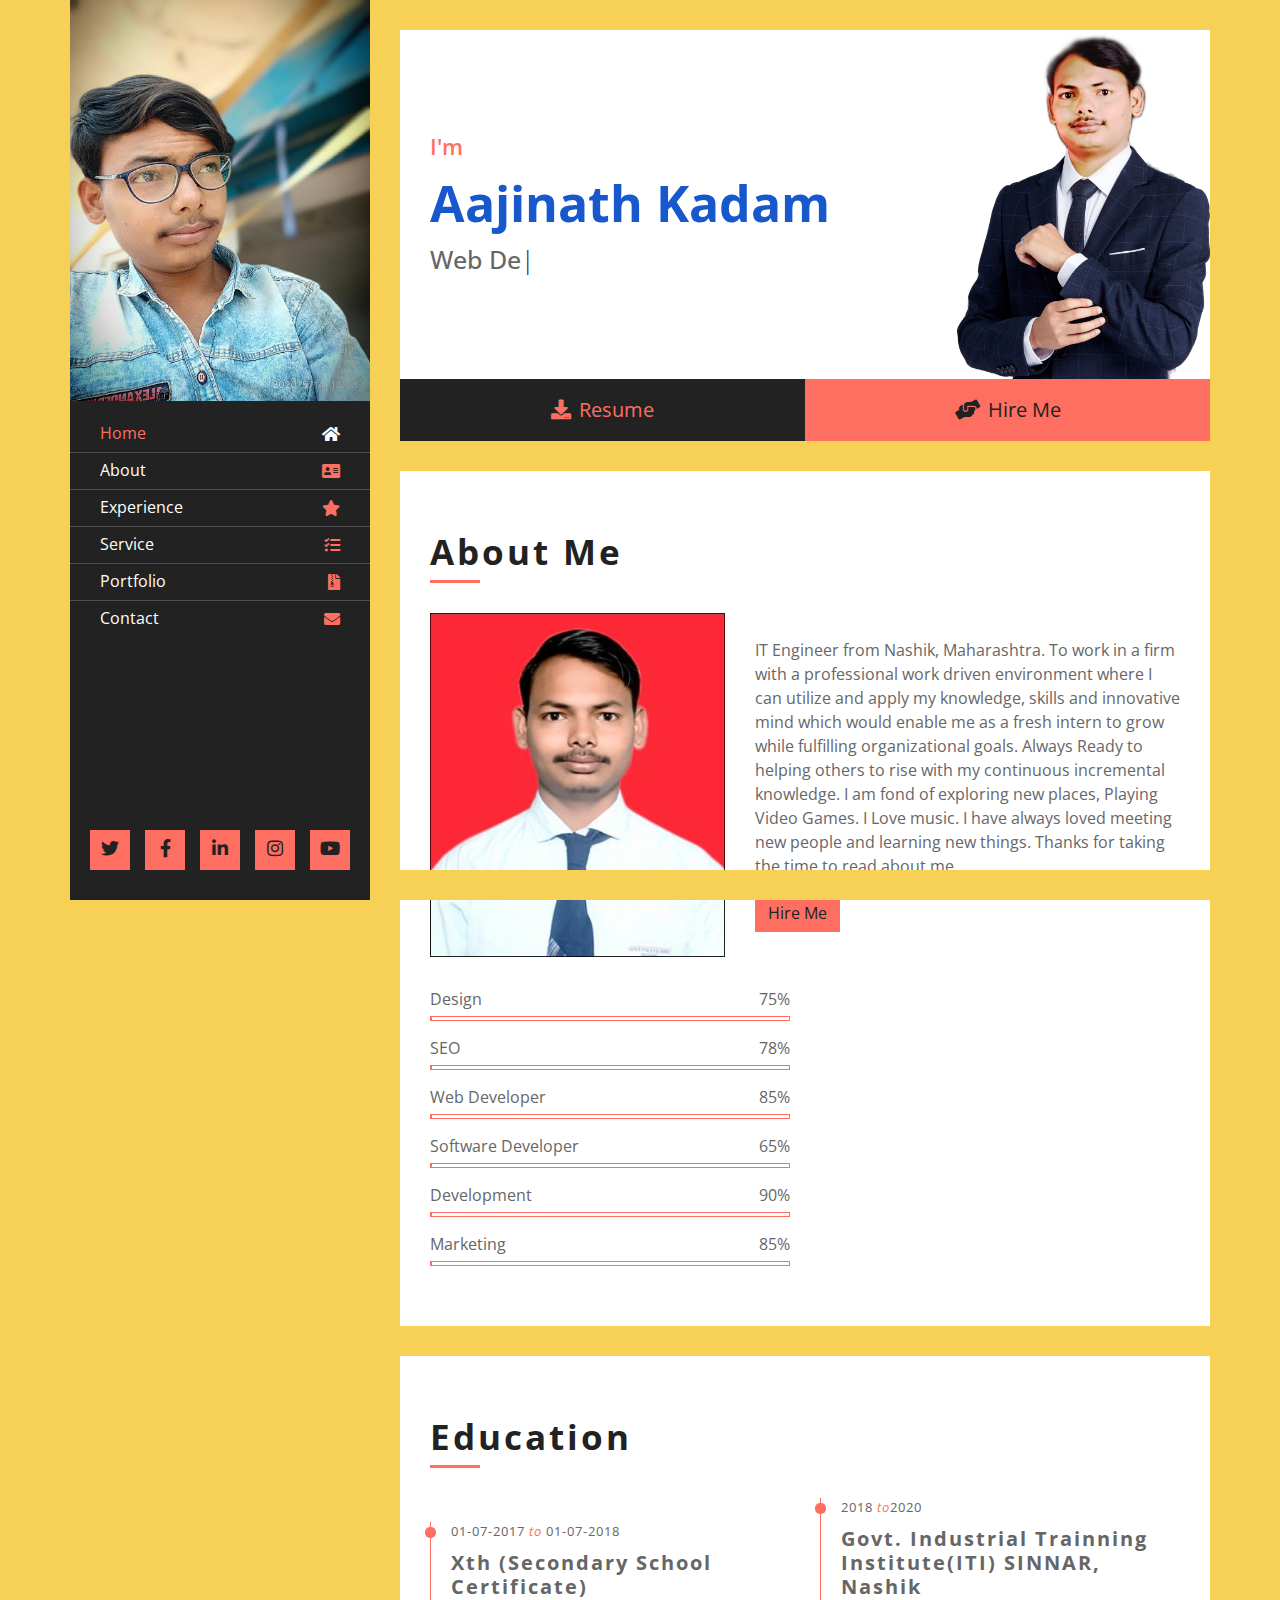
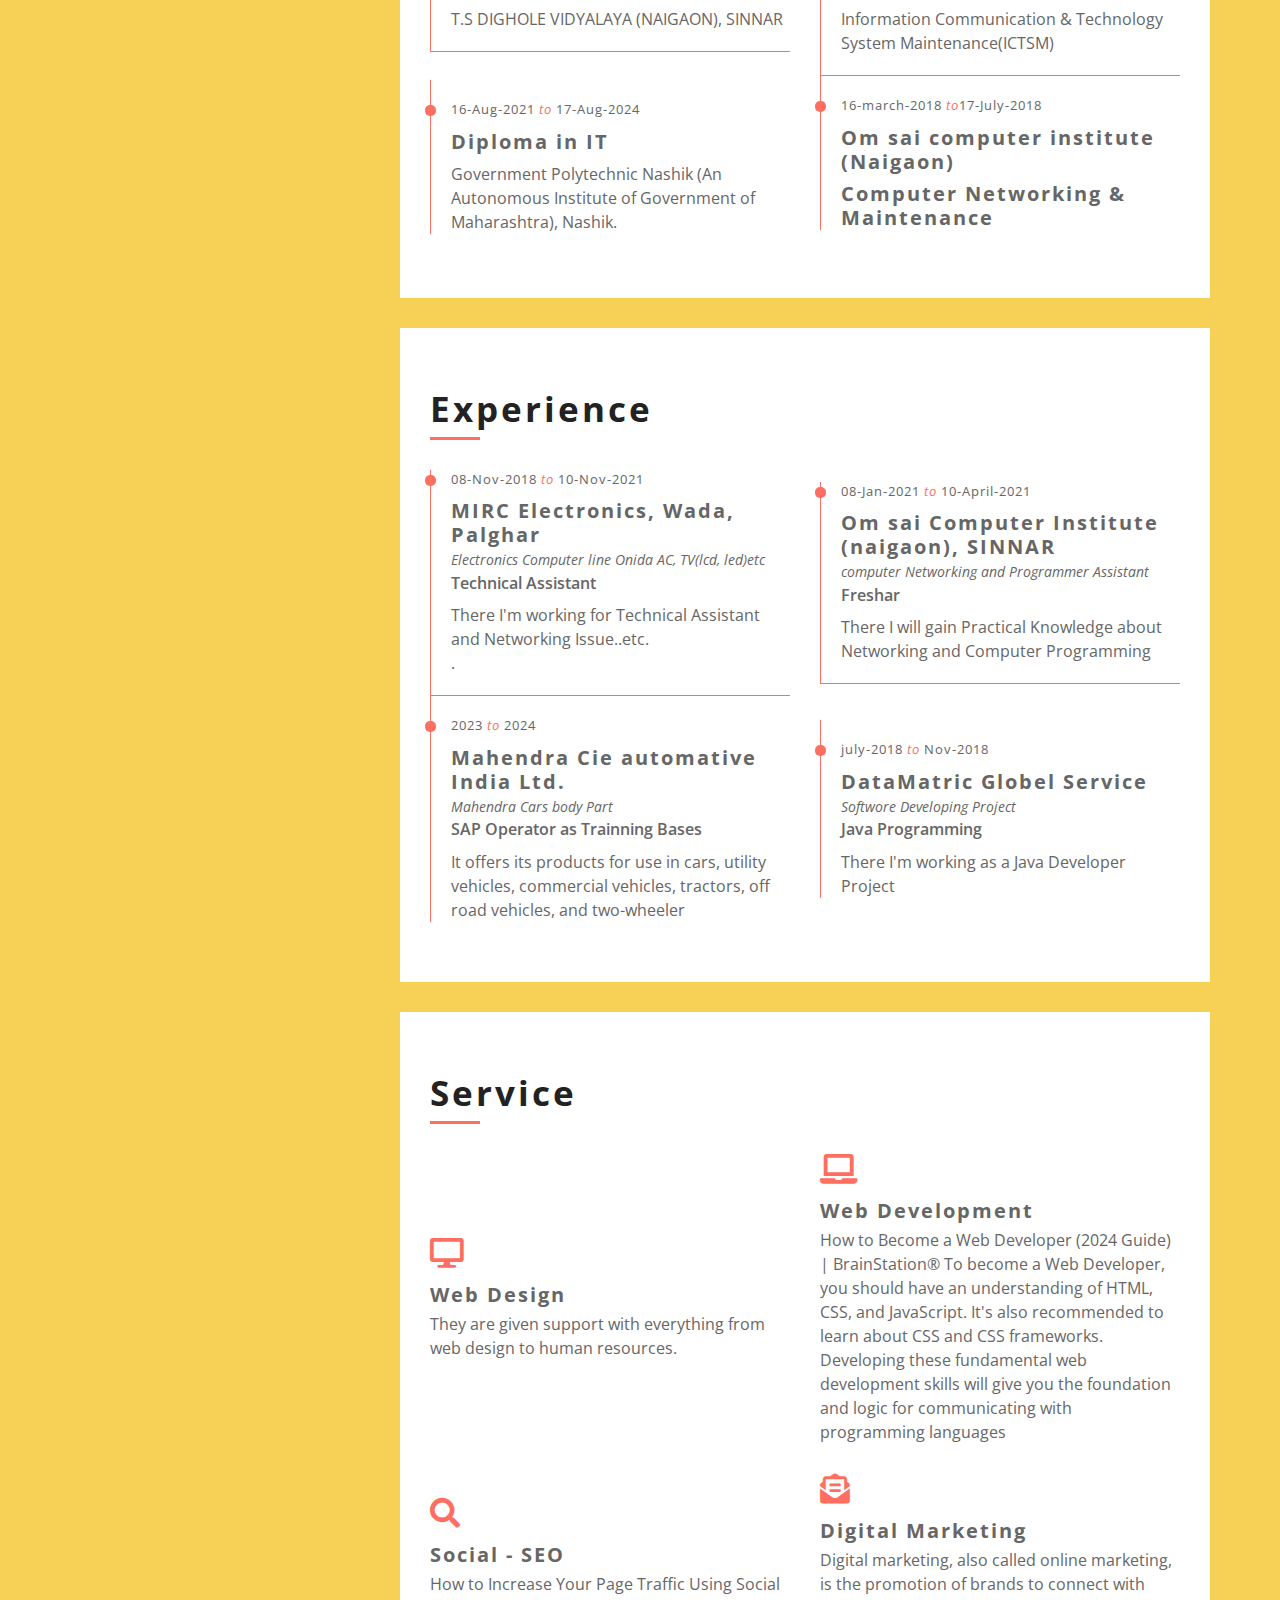
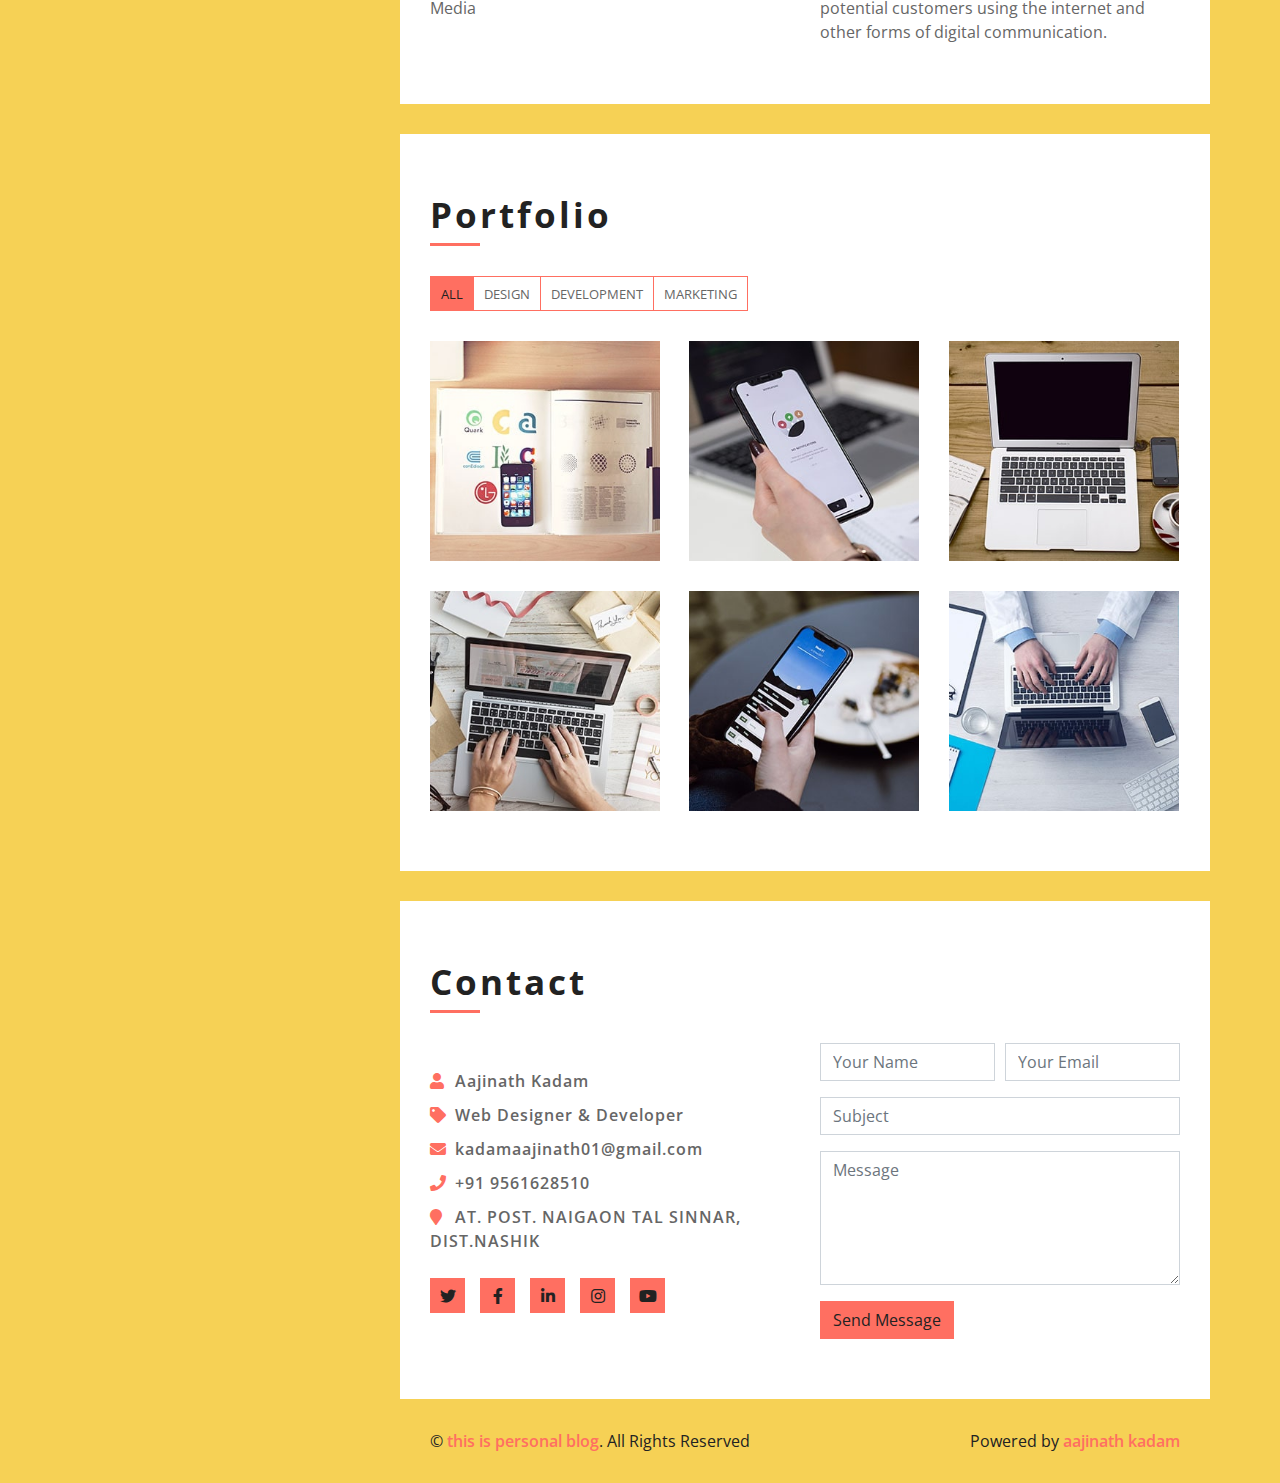
==== commit 748ff98c: "Update index.html" ====
--- a/index.html
+++ b/index.html
@@ -204,7 +204,7 @@
                             <div class="col-md-6">
                                 <div class="exp-col">
                                     <span>08-Nov-2018 <i>to</i> 10-Nov-2021</span>
-                                    <h3>MIRC Electronics , Wada, TAl. Palghar</h3>
+                                    <h3>MIRC Electronics, Wada, Palghar</h3>
                                     <h4>Electronics Computer line Onida AC, TV(lcd, led)etc</h4>
                                     <h5>Technical Assistant</h5>
                                     <p>There I'm working for Technical Assistant and Networking Issue..etc.</p>.</p>
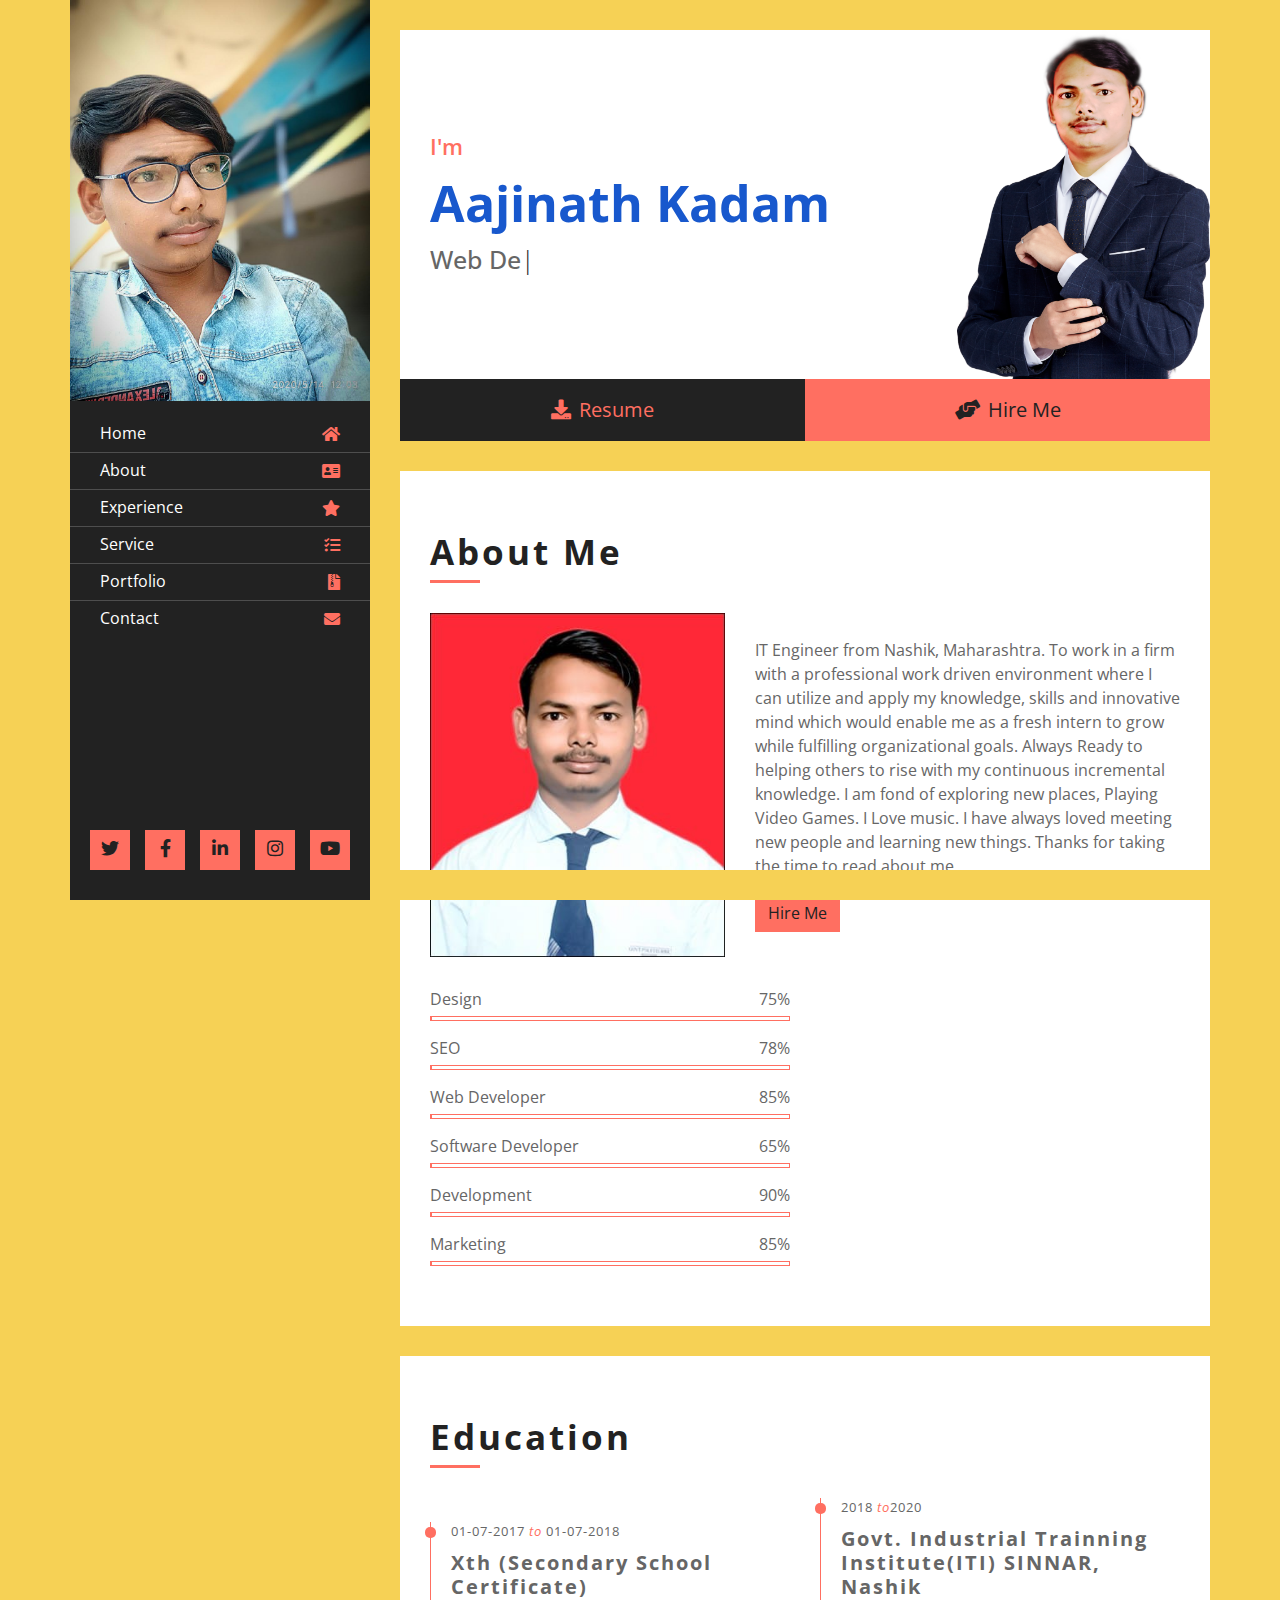
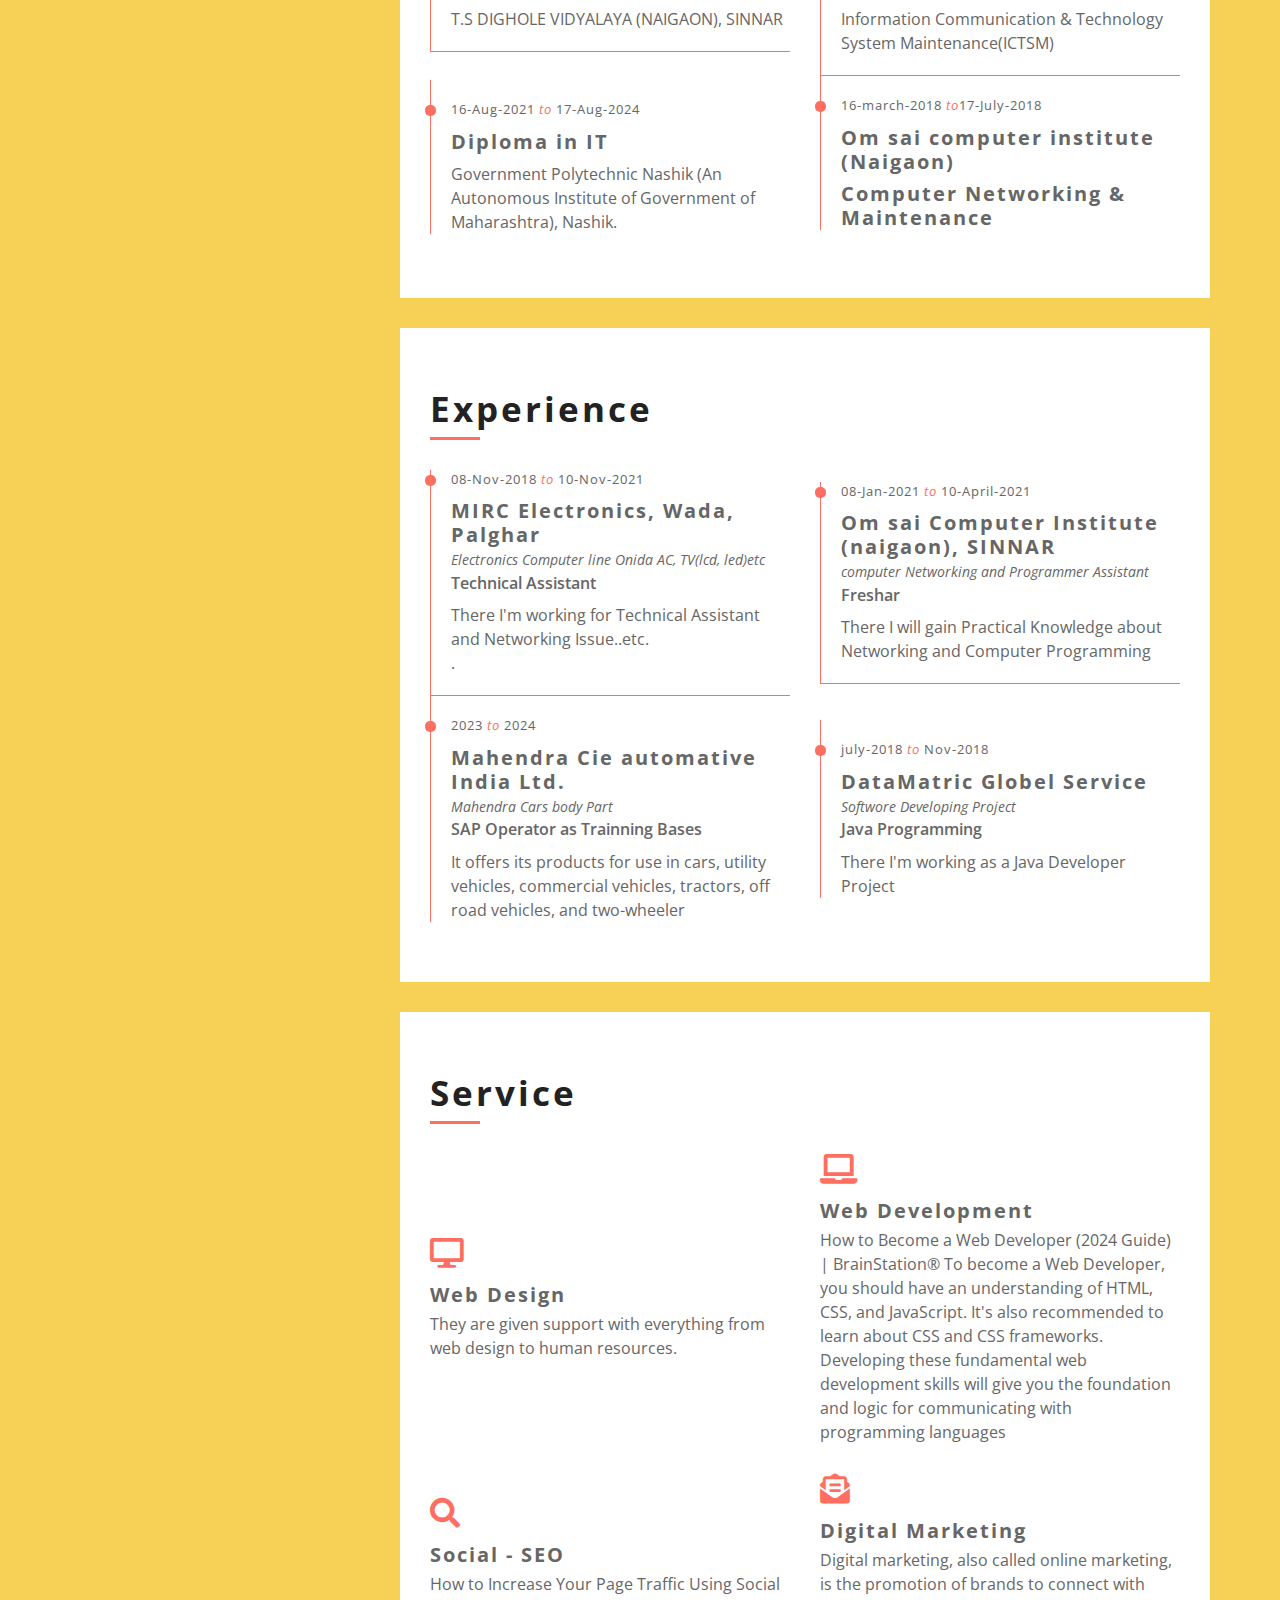
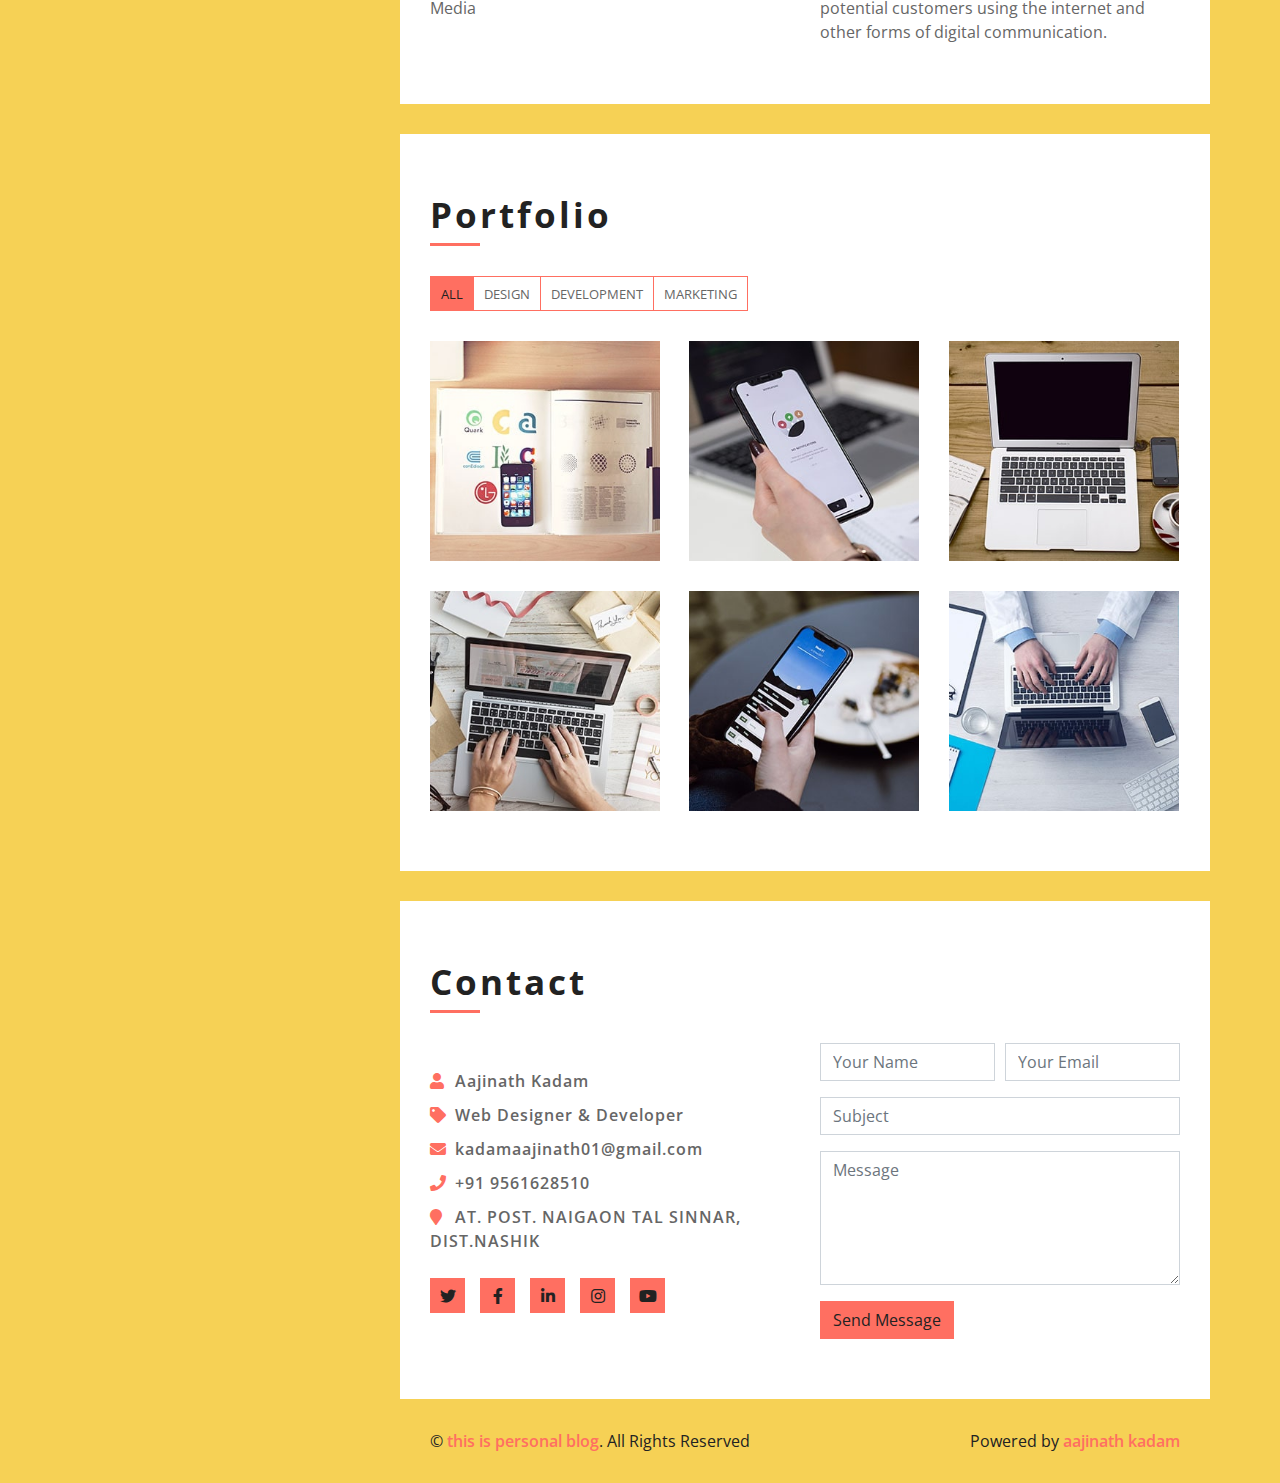
==== commit 0faa772f: "aajinath.kadam" ====
--- a/index.html
+++ b/index.html
@@ -39,22 +39,22 @@
                         <div class="collapse navbar-collapse" id="navbarCollapse">
                             <ul class="nav navbar-nav">
                                 <li class="nav-item">
-                                    <a class="nav-link" href="#header">Home<i class="fa fa-home"></i></a>
+                                    <a class="nav-link" href="index.html">Home<i class="fa fa-home"></i></a>
                                 </li>
                                 <li class="nav-item">
-                                    <a class="nav-link" href="#about">About<i class="fa fa-address-card"></i></a>
+                                    <a class="nav-link" href="page/About.html">About<i class="fa fa-address-card"></i></a>
                                 </li>
                                 <li class="nav-item">
-                                    <a class="nav-link" href="#experience">Experience<i class="fa fa-star"></i></a>
+                                    <a class="nav-link" href="page/Experience.html">Experience<i class="fa fa-star"></i></a>
                                 </li>
                                 <li class="nav-item">
-                                    <a class="nav-link" href="#service">Service<i class="fa fa-tasks"></i></a>
+                                    <a class="nav-link" href="page/Service.html">Service<i class="fa fa-tasks"></i></a>
                                 </li>
                                 <li class="nav-item">
-                                    <a class="nav-link" href="#portfolio">Portfolio<i class="fa fa-file-archive"></i></a>
+                                    <a class="nav-link" href="page/Portfolio.html">Portfolio<i class="fa fa-file-archive"></i></a>
                                 </li>
                                 <li class="nav-item">
-                                    <a class="nav-link" href="#contact">Contact<i class="fa fa-envelope"></i></a>
+                                    <a class="nav-link" href="page/Contact.html">Contact<i class="fa fa-envelope"></i></a>
                                 </li>
                             </ul>
                         </div>
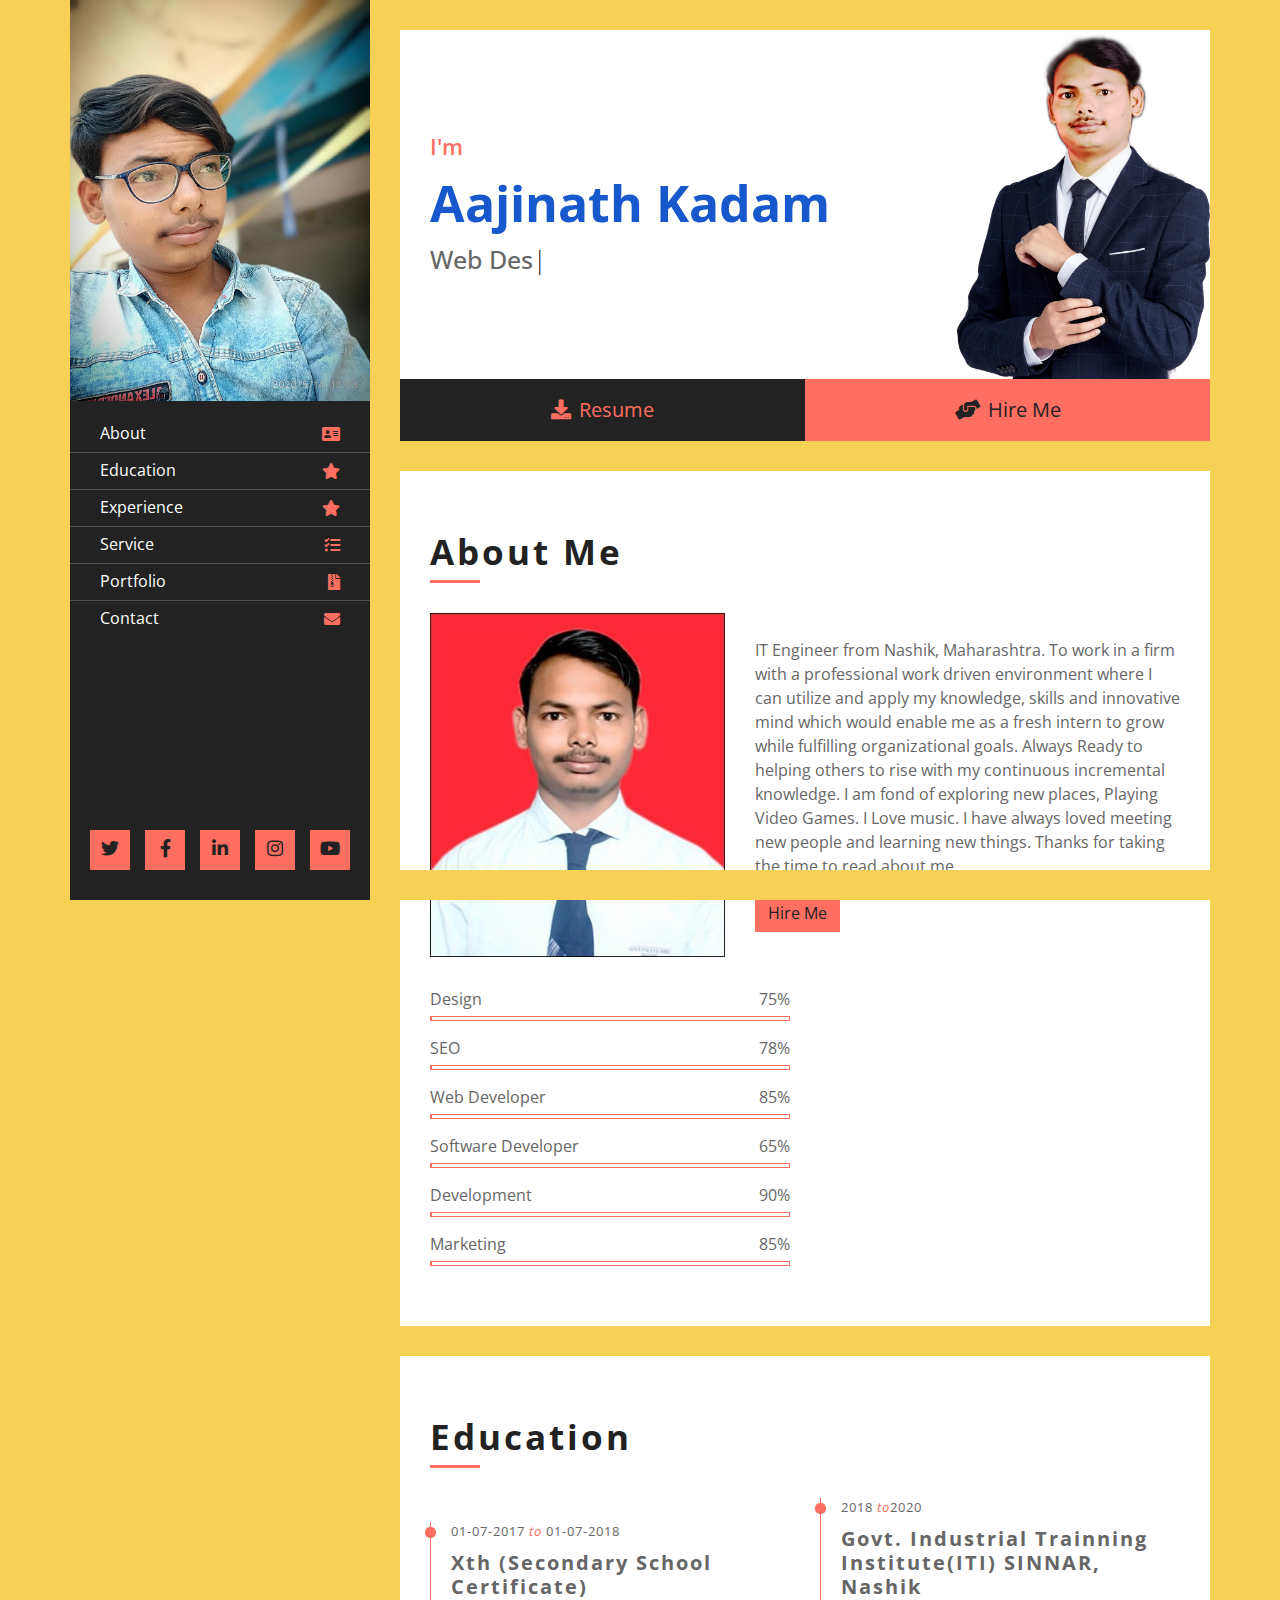
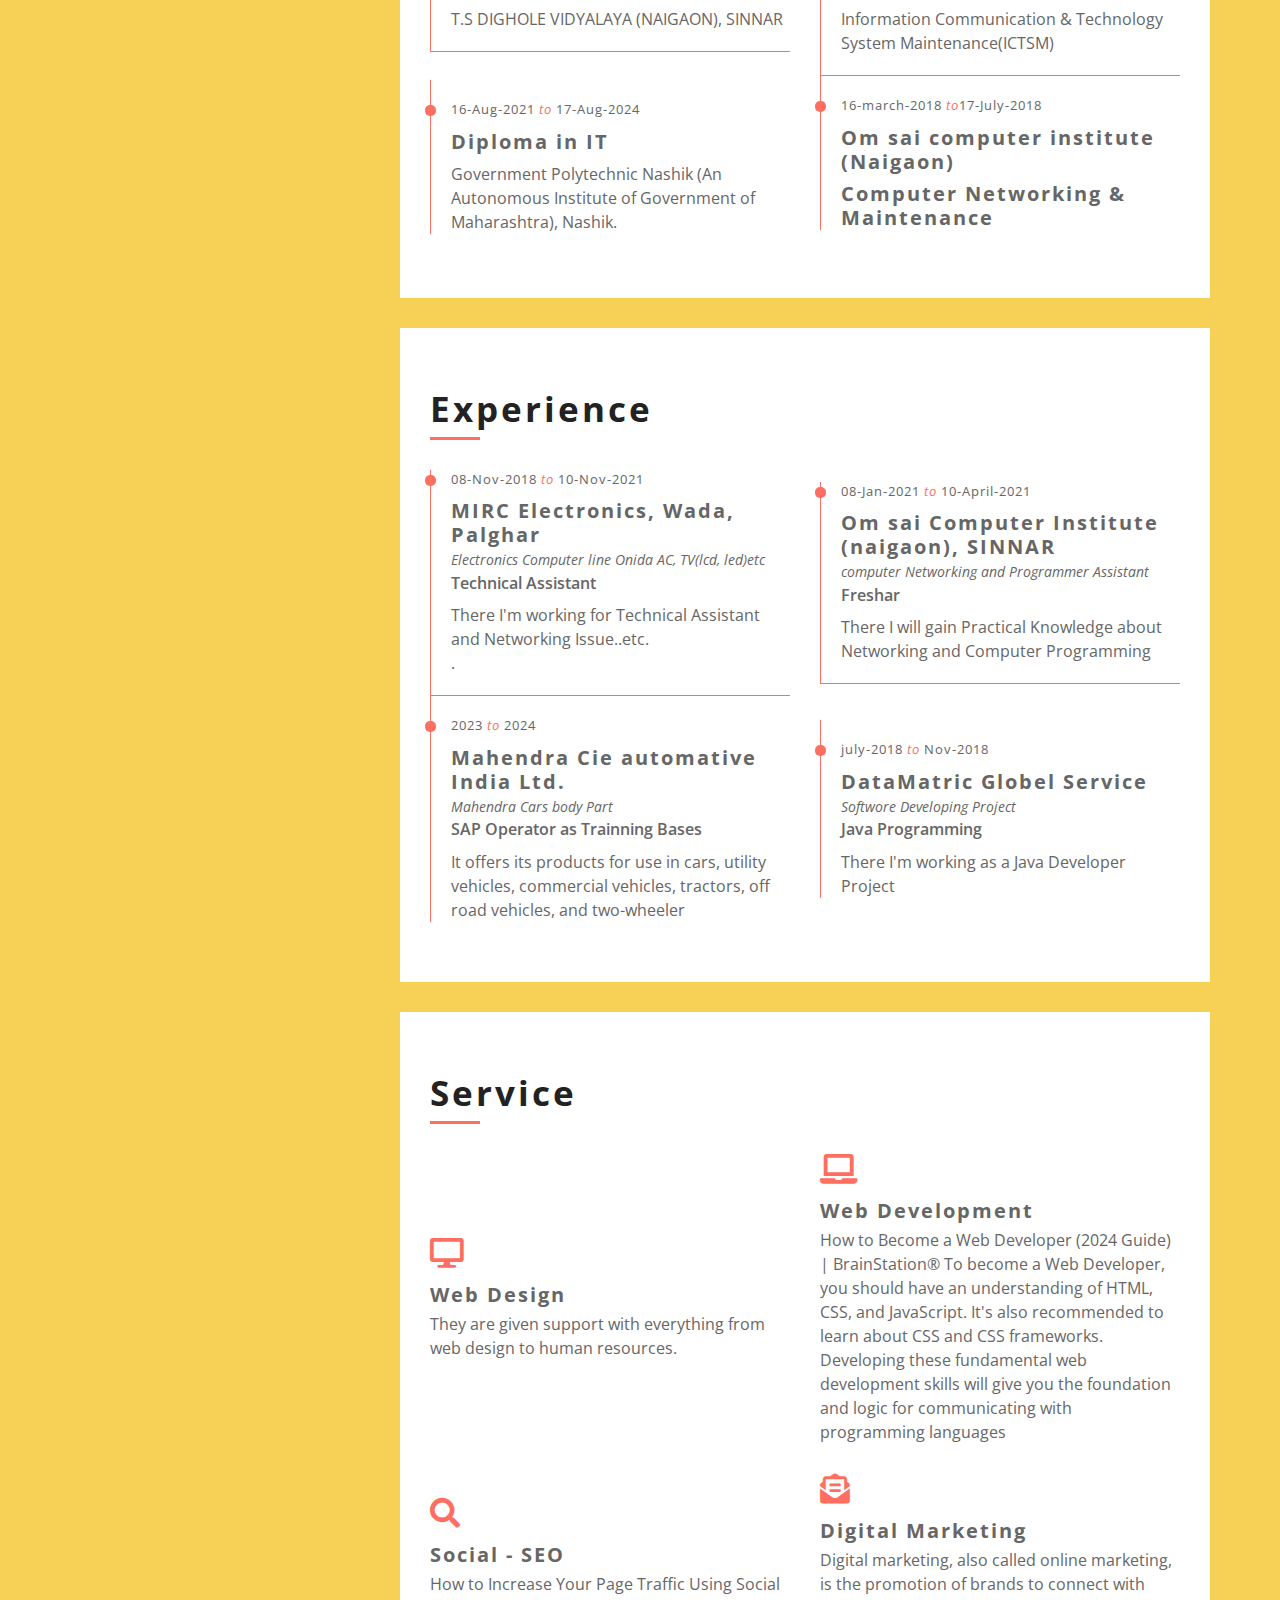
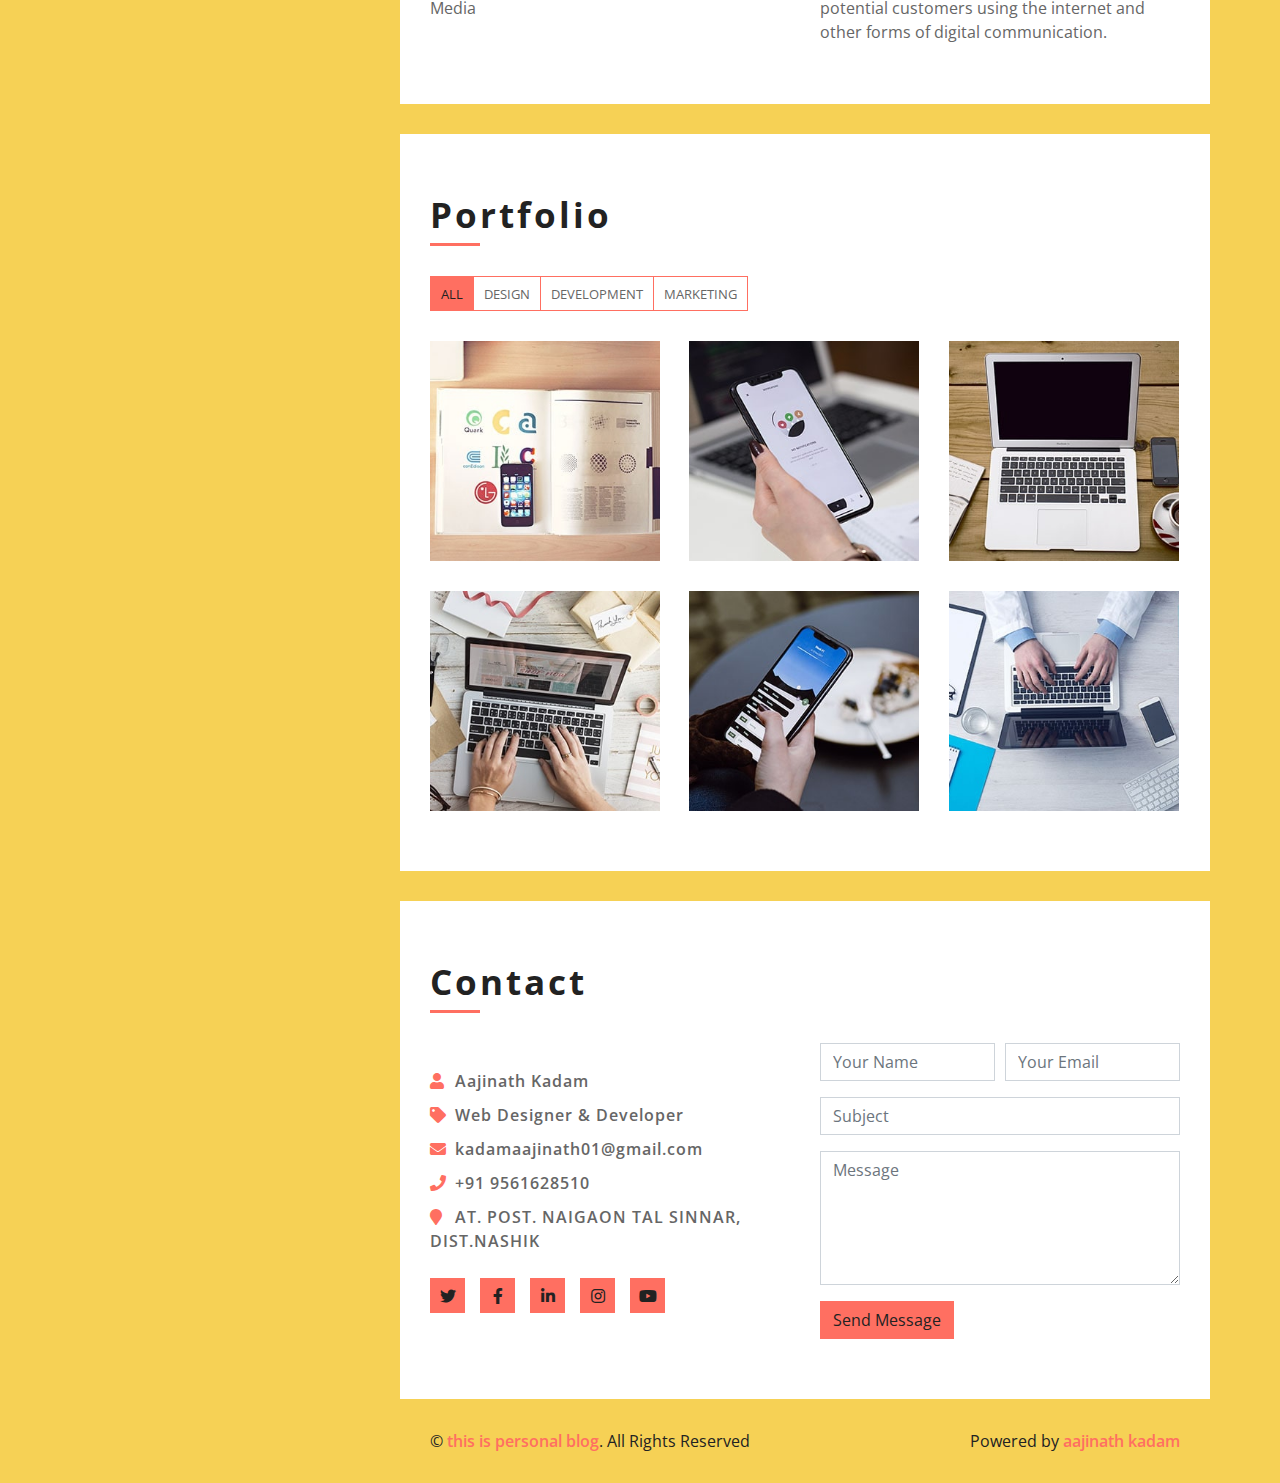
==== commit 657ab556: "aajinath.kadam" ====
--- a/index.html
+++ b/index.html
@@ -38,11 +38,12 @@
                         </button>
                         <div class="collapse navbar-collapse" id="navbarCollapse">
                             <ul class="nav navbar-nav">
+                        
                                 <li class="nav-item">
-                                    <a class="nav-link" href="index.html">Home<i class="fa fa-home"></i></a>
+                                    <a class="nav-link" href="page/About.html">About<i class="fa fa-address-card"></i></a>
                                 </li>
                                 <li class="nav-item">
-                                    <a class="nav-link" href="page/About.html">About<i class="fa fa-address-card"></i></a>
+                                    <a class="nav-link" href="page/Education.html">Education<i class="fa fa-star"></i></a>
                                 </li>
                                 <li class="nav-item">
                                     <a class="nav-link" href="page/Experience.html">Experience<i class="fa fa-star"></i></a>
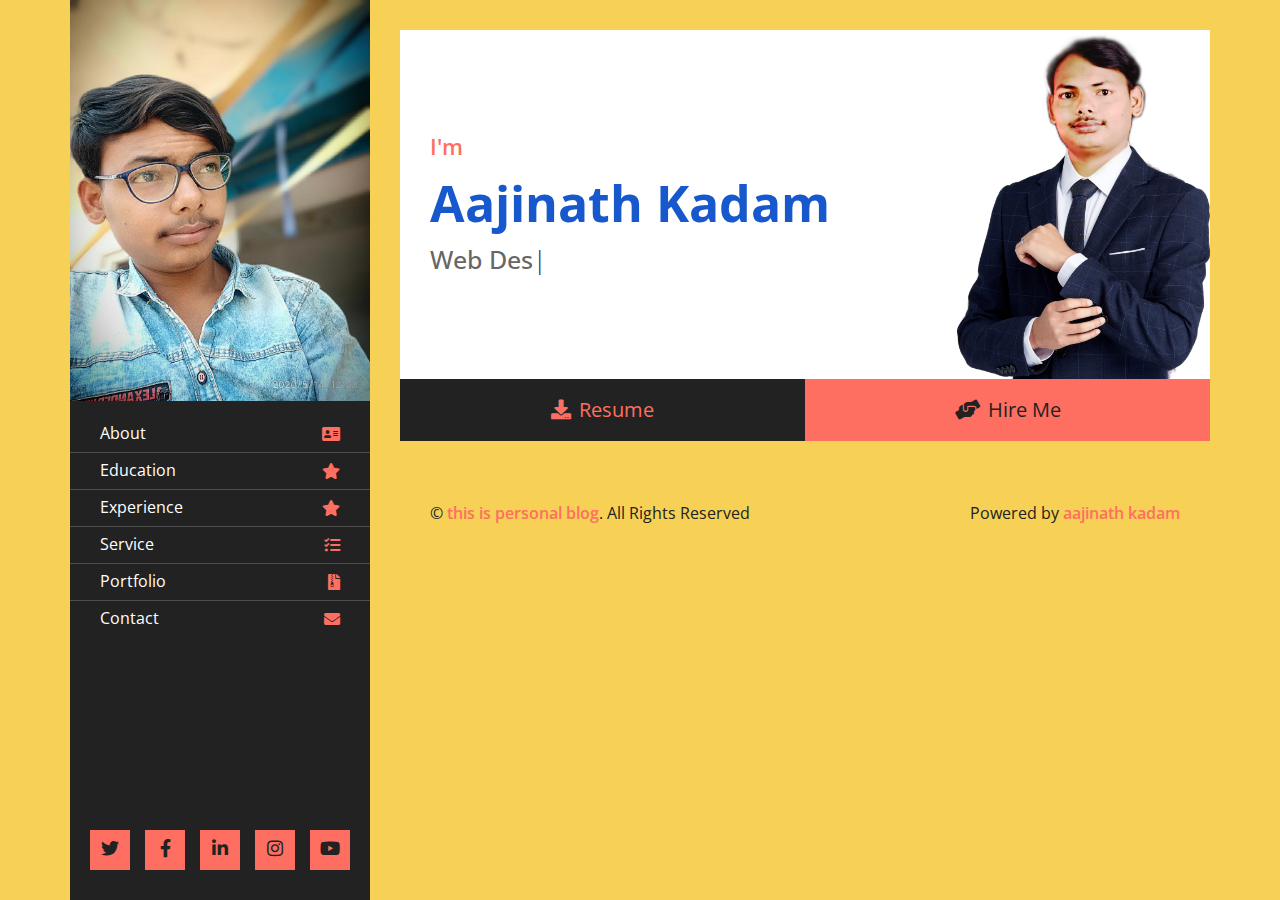
==== commit a44fb404: "Update index.html" ====
--- a/index.html
+++ b/index.html
@@ -89,402 +89,7 @@
                     </div>
                 </div>
                 <!-- Large Button End -->
-                
-                <!-- About Start -->
-                <div class="about" id="about">
-                    <div class="content-inner">
-                        <div class="content-header">
-                            <h2>About Me</h2>
-                        </div>
-                        <div class="row align-items-center">
-                            <div class="col-md-6 col-lg-5">
-                                <img src="img/about.jpg" alt="Image">
-                            </div>
-                            <div class="col-md-6 col-lg-7">
-                                <p>
-                                    IT Engineer from Nashik, Maharashtra.  To work in a firm with a professional work driven environment where I can utilize and apply my knowledge, skills and innovative mind which would enable me as a fresh intern to grow while fulfilling organizational goals. Always Ready to helping others to rise with my continuous incremental knowledge. I am fond of exploring new places, Playing Video Games. I Love music. I have always loved meeting new people and learning new things. Thanks for taking the time to read about me.                                </p>
-                                <a class="btn" href="#">Hire Me</a>
-                            </div>
-                        </div>
-                        <div class="row">
-                            <div class="col-md-6">
-                                <div class="skills">
-                                    <div class="skill-name">
-                                        <p>Design</p><p>75%</p>
-                                    </div>
-                                    <div class="progress">
-                                        <div class="progress-bar" role="progressbar" aria-valuenow="75" aria-valuemin="0" aria-valuemax="100"></div>
-                                    </div>
-                                    <div class="skill-name">
-                                        <p>SEO</p><p>78%</p>
-                                    </div>
-                                    <div class="progress">
-                                        <div class="progress-bar" role="progressbar" aria-valuenow="78" aria-valuemin="0" aria-valuemax="100"></div>
-                                    </div>
-                                    <div class="skill-name">
-                                        <p>Web Developer</p><p>85%</p>
-                                    </div>
-                                    <div class="progress">
-                                        <div class="progress-bar" role="progressbar" aria-valuenow="85" aria-valuemin="0" aria-valuemax="100"></div>
-                                    </div>
-                                    <div class="skill-name">
-                                        <p>Software Developer</p><p>65%</p>
-                                    </div>
-                                    <div class="progress">
-                                        <div class="progress-bar" role="progressbar" aria-valuenow="65" aria-valuemin="0" aria-valuemax="100"></div>
-                                    </div>
 
-                                    <div class="skill-name">
-                                        <p>Development</p><p>90%</p>
-                                    </div>
-                                    <div class="progress">
-                                        <div class="progress-bar" role="progressbar" aria-valuenow="90" aria-valuemin="0" aria-valuemax="100"></div>
-                                    </div>
-                                    <div class="skill-name">
-                                        <p>Marketing</p><p>85%</p>
-                                    </div>
-                                    <div class="progress">
-                                        <div class="progress-bar" role="progressbar" aria-valuenow="85" aria-valuemin="0" aria-valuemax="100"></div>
-                                    </div>
-                                </div>
-                            </div>
-                        </div>
-                    </div>
-                </div>
-                <!-- About End -->
-                
-                <!-- Education Start -->
-                <div class="education" id="education">
-                    <div class="content-inner">
-                        <div class="content-header">
-                            <h2>Education</h2>
-                        </div>
-                        <div class="row align-items-center">
-                            <div class="col-md-6">
-                                <div class="edu-col">
-                                    <span>01-07-2017 <i>to</i> 01-07-2018</span>
-                                    <h3>Xth (Secondary School Certificate) </h3>
-                                    <p>T.S DIGHOLE VIDYALAYA (NAIGAON), SINNAR</p>
-                                </div>
-                            </div>
-                            <div class="col-md-6">
-                                <div class="edu-col">
-                                    <span>2018 <i>to</i>2020</span>
-                                    <h3>Govt. Industrial Trainning Institute(ITI) SINNAR, Nashik</h3>
-                                    <p> Information Communication & Technology System Maintenance(ICTSM)</p>
-                                </div>
-                            </div>
-                            <div class="col-md-6">
-                                <div class="edu-col">
-                                    <span>16-Aug-2021 <i>to</i> 17-Aug-2024</span>
-                                    <h3>Diploma in IT</h3>
-                                    <p>Government Polytechnic Nashik (An Autonomous
-                                        Institute of Government of Maharashtra), Nashik.</p>
-                                </div>
-                            </div>
-                            <div class="col-md-6">
-                                <div class="edu-col">
-                                    <span>16-march-2018 <i>to</i>17-July-2018</span>
-                                    <h3>Om sai computer institute (Naigaon)<h3>
-                                    <p>Computer Networking & Maintenance</p>
-                                </div>
-                            </div>
-                        </div>
-                    </div>
-                </div>
-                <!-- Education Start -->
-                
-                <!-- Experience Start -->
-                
-                <div class="experience" id="experience">
-                    <div class="content-inner">
-                        <div class="content-header">
-                            <h2>Experience</h2>
-                        </div>
-                        <div class="row align-items-center">
-                            <div class="col-md-6">
-                                <div class="exp-col">
-                                    <span>08-Nov-2018 <i>to</i> 10-Nov-2021</span>
-                                    <h3>MIRC Electronics, Wada, Palghar</h3>
-                                    <h4>Electronics Computer line Onida AC, TV(lcd, led)etc</h4>
-                                    <h5>Technical Assistant</h5>
-                                    <p>There I'm working for Technical Assistant and Networking Issue..etc.</p>.</p>
-                                </div>
-                            </div>
-                            <div class="col-md-6">
-                                <div class="exp-col">
-                                    <span>08-Jan-2021 <i>to</i> 10-April-2021</span>
-                                    <h3>Om sai Computer Institute (naigaon), SINNAR</h3>
-                                    <h4>computer Networking and Programmer Assistant</h4>
-                                    <h5>Freshar</h5>
-                                    <p>There I will gain Practical Knowledge about Networking and Computer Programming</p>
-                                </div>
-                            </div>
-                            <div class="col-md-6">
-                                <div class="exp-col">
-                                    <span>2023 <i>to</i> 2024</span>
-                                    <h3>Mahendra Cie automative India Ltd.</h3>
-                                    <h4>Mahendra Cars body Part </h4>
-                                    <h5>SAP Operator as Trainning Bases</h5>
-                                    <p>
-                                        It offers its products for use in cars, utility vehicles, commercial vehicles, tractors, off road vehicles, and two-wheeler</p>
-                                </div>
-                            </div>
-                            <div class="col-md-6">
-                                <div class="exp-col">
-                                    <span>july-2018 <i>to</i> Nov-2018</span>
-                                    <h3>DataMatric Globel Service</h3>
-                                    <h4>Softwore Developing Project</h4>
-                                    <h5>Java Programming</h5>
-                                    <p>There I'm working as a Java Developer Project</p>
-                                </div>
-                            </div>
-                        </div>
-                    </div>
-                </div> 
-                
-                <!-- Experience Start -->
-        
-                <!-- Service Start -->
-                <div class="service" id="service">
-                    <div class="content-inner">
-                        <div class="content-header">
-                            <h2>Service</h2>
-                        </div>
-                        <div class="row align-items-center">
-                            <div class="col-md-6">
-                                <div class="srv-col">
-                                    <i class="fa fa-desktop"></i>
-                                    <h3>Web Design</h3>
-                                    <p>They are given support with everything from web design to human resources.</p>
-                                </div>
-                            </div>
-                            <div class="col-md-6">
-                                <div class="srv-col">
-                                    <i class="fa fa-laptop"></i>
-                                    <h3>Web Development</h3>
-                                    <p>
-                                        How to Become a Web Developer (2024 Guide) | BrainStation®
-                                        To become a Web Developer, you should have an understanding of HTML, CSS, and JavaScript. It's also recommended to learn about CSS and CSS frameworks. Developing these fundamental web development skills will give you the foundation and logic for communicating with programming languages</p>
-                                </div>
-                            </div>
-                            <div class="col-md-6">
-                                <div class="srv-col">
-                                    <i class="fa fa-search"></i>
-                                    <h3>Social - SEO</h3>
-                                    <p>How to Increase Your Page Traffic Using Social Media</p>
-                                </div>
-                            </div>
-                            <div class="col-md-6">
-                                <div class="srv-col">
-                                    <i class="fa fa-envelope-open-text"></i>
-                                    <h3>Digital Marketing</h3>
-                                    <p>
-                                        Digital marketing, also called online marketing, is the promotion of brands to connect with potential customers using the internet and other forms of digital communication.</p>
-                                </div>
-                            </div>
-                        </div>
-                    </div>
-                </div>
-                <!-- Service Start -->
-                
-                <!-- Portfolio Start -->
-                <div class="portfolio" id="portfolio">
-                    <div class="content-inner">
-                        <div class="content-header">
-                            <h2>Portfolio</h2>
-                        </div>
-                        <div class="row">
-                            <div class="col-lg-12">
-                                <ul id="portfolio-flters">
-                                    <li data-filter="*" class="filter-active">All</li>
-                                    <li data-filter=".web-des">Design</li>
-                                    <li data-filter=".web-dev">Development </li>
-                                    <li data-filter=".dig-mar">Marketing</li>
-                                </ul>
-                            </div>
-                        </div>
-                        <div class="row portfolio-container">
-                            <div class="col-lg-4 col-md-6 portfolio-item web-des">
-                                <div class="portfolio-wrap">
-                                    <figure>
-                                        <img src="img/portfolio-1.jpg" class="img-fluid" alt="">
-                                        <a href="img/portfolio-1.jpg" data-lightbox="portfolio" data-title="Project Name" class="link-preview" title="Preview"><i class="fa fa-eye"></i></a>
-                                        <a href="#" class="link-details" title="More Details"><i class="fa fa-link"></i></a>
-                                        <a class="portfolio-title" href="#">Project Name <span>Web Design</span></a>
-                                    </figure>
-                                </div>
-                            </div>
-
-                            <div class="col-lg-4 col-md-6 portfolio-item web-des">
-                                <div class="portfolio-wrap">
-                                    <figure>
-                                        <img src="img/portfolio-2.jpg" class="img-fluid" alt="">
-                                        <a href="img/portfolio-2.jpg" class="link-preview" data-lightbox="portfolio" data-title="Project Name" title="Preview"><i class="fa fa-eye"></i></a>
-                                        <a href="#" class="link-details" title="More Details"><i class="fa fa-link"></i></a>
-                                        <a class="portfolio-title" href="#">Project Name <span>Web Design</span></a>
-                                    </figure>
-                                </div>
-                            </div>
-
-                            <div class="col-lg-4 col-md-6 portfolio-item web-dev">
-                                <div class="portfolio-wrap">
-                                    <figure>
-                                        <img src="img/portfolio-3.jpg" class="img-fluid" alt="">
-                                        <a href="img/portfolio-3.jpg" class="link-preview" data-lightbox="portfolio" data-title="Project Name" title="Preview"><i class="fa fa-eye"></i></a>
-                                        <a href="#" class="link-details" title="More Details"><i class="fa fa-link"></i></a>
-                                        <a class="portfolio-title" href="#">Project Name <span>Web Development</span></a>
-                                    </figure>
-                                </div>
-                            </div>
-
-                            <div class="col-lg-4 col-md-6 portfolio-item web-dev">
-                                <div class="portfolio-wrap">
-                                    <figure>
-                                        <img src="img/portfolio-4.jpg" class="img-fluid" alt="">
-                                        <a href="img/portfolio-4.jpg" class="link-preview" data-lightbox="portfolio" data-title="Project Name" title="Preview"><i class="fa fa-eye"></i></a>
-                                        <a href="#" class="link-details" title="More Details"><i class="fa fa-link"></i></a>
-                                        <a class="portfolio-title" href="#">Project Name <span>Web Development</span></a>
-                                    </figure>
-                                </div>
-                            </div>
-
-                            <div class="col-lg-4 col-md-6 portfolio-item dig-mar">
-                                <div class="portfolio-wrap">
-                                    <figure>
-                                        <img src="img/portfolio-5.jpg" class="img-fluid" alt="">
-                                        <a href="img/portfolio-5.jpg" class="link-preview" data-lightbox="portfolio" data-title="Project Name" title="Preview"><i class="fa fa-eye"></i></a>
-                                        <a href="#" class="link-details" title="More Details"><i class="fa fa-link"></i></a>
-                                        <a class="portfolio-title" href="#">Project Name <span>Digital Marketing</span></a>
-                                    </figure>
-                                </div>
-                            </div>
-
-                            <div class="col-lg-4 col-md-6 portfolio-item dig-mar">
-                                <div class="portfolio-wrap">
-                                    <figure>
-                                        <img src="img/portfolio-6.jpg" class="img-fluid" alt="">
-                                        <a href="img/portfolio-6.jpg" class="link-preview" data-lightbox="portfolio" data-title="Project Name" title="Preview"><i class="fa fa-eye"></i></a>
-                                        <a href="#" class="link-details" title="More Details"><i class="fa fa-link"></i></a>
-                                        <a class="portfolio-title" href="#">Project Name <span>Digital Marketing</span></a>
-                                    </figure>
-                                </div>
-                            </div>
-                        </div>
-                    </div>
-                </div>
-                <!-- Portfolio Start -->
-                
-                <!-- Review Start
-                <div class="review" id="review">
-                    <div class="content-inner">
-                        <div class="content-header">
-                            <h2>Review</h2>
-                        </div>
-                        <div class="row align-items-center review-slider">
-                            <div class="col-md-12">
-                                <div class="review-slider-item">
-                                    <div class="review-text">
-                                        <p>
-                                           
-I'm Aajinath Kadam consectetur adipiscing elit. Sed eu suscipit orci. Donec molestie velit id libero blandit, quis suscipit urna suscipit. Donec aliquet erat eu lacinia iaculis. Ut tempor tellus eu sem pharetra feugiat.
-                                        </p>
-                                    </div>
-                                    <div class="review-img">
-                                        <img src="img/review-1.jpg" alt="Image">
-                                        <div class="review-name">
-                                            <h3>Client Name</h3>
-                                            <p>Profession</p>
-                                        </div>
-                                    </div>
-                                </div>
-                            </div>
-                            <div class="col-md-12">
-                                <div class="review-slider-item">
-                                    <div class="review-text">
-                                        <p>
-                                            Lorem ipsum dolor sit amet, consectetur adipiscing elit. Sed eu suscipit orci. Donec molestie velit id libero blandit, quis suscipit urna suscipit. Donec aliquet erat eu lacinia iaculis. Ut tempor tellus eu sem pharetra feugiat.
-                                        </p>
-                                    </div>
-                                    <div class="review-img">
-                                        <img src="img/review-2.jpg" alt="Image">
-                                        <div class="review-name">
-                                            <h3>Client Name</h3>
-                                            <p>Profession</p>
-                                        </div>
-                                    </div>
-                                </div>
-                           <div class="review-text">
-                                        <p>
-                                            Lorem ipsum dolor sit amet, consectetur adipiscing elit. Sed eu suscipit orci. Donec molestie velit id libero blandit, quis suscipit urna suscipit. Donec aliquet erat eu lacinia iaculis. Ut tempor tellus eu sem pharetra feugiat.
-                                        </p>
-                                    </div>
-                                    <div class="review-img">
-                                        <img src="img/review-3.jpg" alt="Image">
-                                        <div class="review-name">
-                                            <h3>Client Name</h3>
-                                            <p>Profession</p>
-                                        </div>
-                                    </div>
-                                </div>
-                            </div>
-                        </div>
-                    </div>
-                </div>                 </div>
-                            <div class="col-md-12">
-                                <div class="review-slider-item"> -->
-                    
-                <!-- Review End -->
-                
-                <!-- Contact Start -->
-                <div class="contact" id="contact">
-                    <div class="content-inner">
-                        <div class="content-header">
-                            <h2>Contact</h2>
-                        </div>
-                        <div class="row align-items-center">
-                            <div class="col-md-6">
-                                <div class="contact-info">
-                                    <p><i class="fa fa-user"></i>Aajinath Kadam</p>
-                                    <p><i class="fa fa-tag"></i>Web Designer & Developer</p>
-                                    <p><i class="fa fa-envelope"></i><a href="mailto:kadamaajinath01@gmail.com">kadamaajinath01@gmail.com</a></p>
-                                    <p><i class="fa fa-phone"></i><a href="tel:+91 9561628510">+91 9561628510</a></p>
-                                    <p><i class="fa fa-map-marker"></i>AT. POST. NAIGAON TAL SINNAR, DIST.NASHIK</p>
-                                    <div class="social">
-                                        <a class="btn" href=" https://x.com/aajinath_kadam?t=4aaRmZPYlMuT1rkipq9K7Q&s=08"><i class="fab fa-twitter"></i></a>
-                                        <a class="btn" href="https://www.facebook.com/profile.php?id=100078943105342&mibextid=ZbWKwL"><i class="fab fa-facebook-f"></i></a>
-                                        <a class="btn" href="www.linkedin.in/@aajinathkadam"><i class="fab fa-linkedin-in"></i></a>
-                                        <a class="btn" href="https://www.instagram.com/its_me_aajinath?utm_source=qr&igsh=MWRkd29leDI1MDI5"><i class="fab fa-instagram"></i></a>
-                                        <a class="btn" href="https://youtube.com/@aboutcomputer7366?si=1W0ud0wIfEPoEIhR"><i class="fab fa-youtube"></i></a>
-                                    </div>
-                                </div>
-                            </div>
-                            <div class="col-md-6">
-                                <div class="form">
-                                    <form>
-                                        <div class="form-row">
-                                            <div class="form-group col-md-6">
-                                                <input type="text" class="form-control" placeholder="Your Name" />
-                                            </div>
-                                            <div class="form-group col-md-6">
-                                                <input type="email" class="form-control" placeholder="Your Email" />
-                                            </div>
-                                        </div>
-                                        <div class="form-group">
-                                            <input type="text" class="form-control" placeholder="Subject" />
-                                        </div>
-                                        <div class="form-group">
-                                            <textarea class="form-control" rows="5" placeholder="Message"></textarea>
-                                        </div>
-                                        <div><button class="btn" type="submit">Send Message</button></div>
-                                    </form>
-                                </div>
-                            </div>
-                        </div>
-                    </div>
-                </div>
-                <!-- Contact End -->
-                
                 <!-- Footer Start -->
                 <div class="footer">
                     <div class="content-inner">
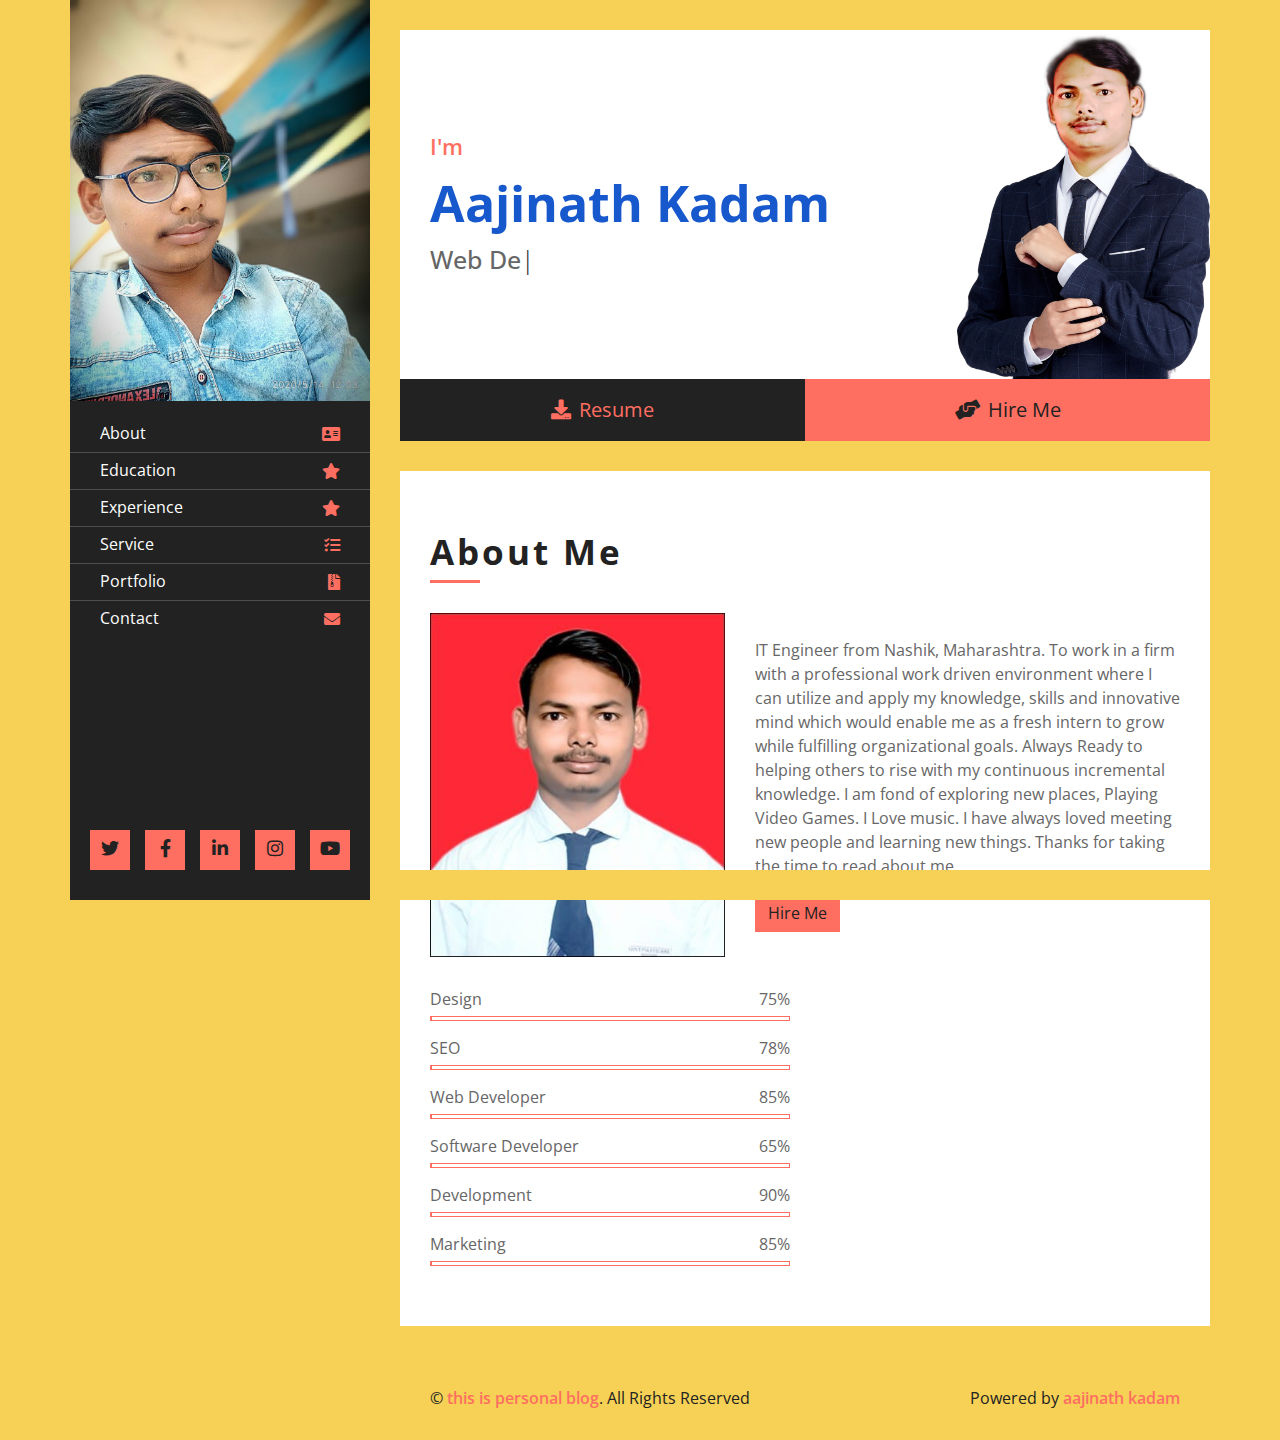
==== commit fd95bdbb: "Update index.html" ====
--- a/index.html
+++ b/index.html
@@ -89,7 +89,69 @@
                     </div>
                 </div>
                 <!-- Large Button End -->
+   <!-- About Start -->
+                <div class="about" id="about">
+                    <div class="content-inner">
+                        <div class="content-header">
+                            <h2>About Me</h2>
+                        </div>
+                        <div class="row align-items-center">
+                            <div class="col-md-6 col-lg-5">
+                                <img src="img/about.jpg" alt="Image">
+                            </div>
+                            <div class="col-md-6 col-lg-7">
+                                <p>
+                                    IT Engineer from Nashik, Maharashtra.  To work in a firm with a professional work driven environment where I can utilize and apply my knowledge, skills and innovative mind which would enable me as a fresh intern to grow while fulfilling organizational goals. Always Ready to helping others to rise with my continuous incremental knowledge. I am fond of exploring new places, Playing Video Games. I Love music. I have always loved meeting new people and learning new things. Thanks for taking the time to read about me.                                </p>
+                                <a class="btn" href="#">Hire Me</a>
+                            </div>
+                        </div>
+                        <div class="row">
+                            <div class="col-md-6">
+                                <div class="skills">
+                                    <div class="skill-name">
+                                        <p>Design</p><p>75%</p>
+                                    </div>
+                                    <div class="progress">
+                                        <div class="progress-bar" role="progressbar" aria-valuenow="75" aria-valuemin="0" aria-valuemax="100"></div>
+                                    </div>
+                                    <div class="skill-name">
+                                        <p>SEO</p><p>78%</p>
+                                    </div>
+                                    <div class="progress">
+                                        <div class="progress-bar" role="progressbar" aria-valuenow="78" aria-valuemin="0" aria-valuemax="100"></div>
+                                    </div>
+                                    <div class="skill-name">
+                                        <p>Web Developer</p><p>85%</p>
+                                    </div>
+                                    <div class="progress">
+                                        <div class="progress-bar" role="progressbar" aria-valuenow="85" aria-valuemin="0" aria-valuemax="100"></div>
+                                    </div>
+                                    <div class="skill-name">
+                                        <p>Software Developer</p><p>65%</p>
+                                    </div>
+                                    <div class="progress">
+                                        <div class="progress-bar" role="progressbar" aria-valuenow="65" aria-valuemin="0" aria-valuemax="100"></div>
+                                    </div>
 
+                                    <div class="skill-name">
+                                        <p>Development</p><p>90%</p>
+                                    </div>
+                                    <div class="progress">
+                                        <div class="progress-bar" role="progressbar" aria-valuenow="90" aria-valuemin="0" aria-valuemax="100"></div>
+                                    </div>
+                                    <div class="skill-name">
+                                        <p>Marketing</p><p>85%</p>
+                                    </div>
+                                    <div class="progress">
+                                        <div class="progress-bar" role="progressbar" aria-valuenow="85" aria-valuemin="0" aria-valuemax="100"></div>
+                                    </div>
+                                </div>
+                            </div>
+                        </div>
+                    </div>
+                </div>
+                <!-- About End -->
+                
                 <!-- Footer Start -->
                 <div class="footer">
                     <div class="content-inner">
